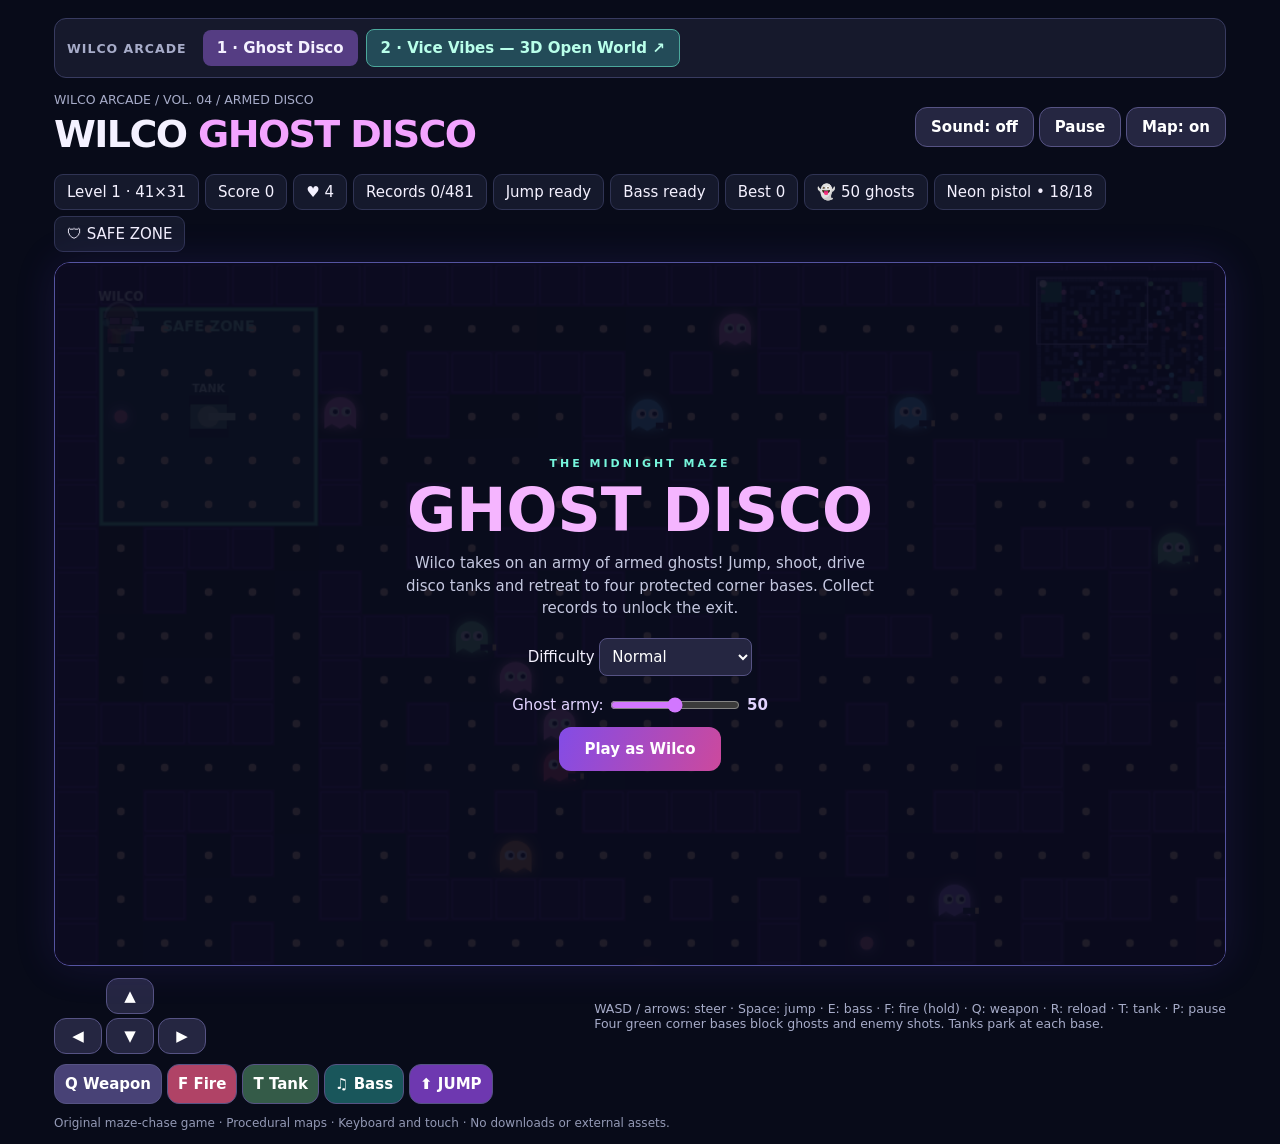
==== index.html @ dd0970f2 "Add two-game arcade navigation without changing Ghost Disco gameplay" ====
<!doctype html>
<html lang="en"><head><meta charset="utf-8"><meta name="viewport" content="width=device-width, initial-scale=1"><title>Wilco • Ghost Disco</title>
<style>
*{box-sizing:border-box}body{margin:0;background:#080b19;color:#f4f1ff;font:15px system-ui,sans-serif;min-height:100dvh}main{max-width:1200px;margin:auto;padding:14px}header{display:flex;justify-content:space-between;align-items:center;gap:10px;flex-wrap:wrap}h1{margin:4px 0 8px;font-size:clamp(24px,4vw,38px);letter-spacing:-1.6px}h1 span{color:#f3a3ff}small,.muted{color:#a7acc9}button{border:1px solid #565384;background:#252641;color:#fff;padding:10px 15px;border-radius:12px;font:inherit;font-weight:650;cursor:pointer;touch-action:none}button:hover{background:#3d3768}button:focus-visible{outline:2px solid #7df8ed}#hud{display:flex;flex-wrap:wrap;gap:6px;margin:10px 0}#hud span{background:#15192c;border:1px solid #303454;border-radius:9px;padding:8px 12px;font-variant-numeric:tabular-nums}#arena{position:relative;border:1px solid #5554a1;border-radius:16px;overflow:hidden;box-shadow:0 0 40px #623acb28;background:#101329}canvas{display:block;width:100%;height:auto;touch-action:none}#overlay{position:absolute;inset:0;background:#090a1de8;display:flex;align-items:center;justify-content:center;padding:16px;text-align:center}#overlay[hidden]{display:none}.panel{max-width:560px}.eyebrow{color:#76f6dc;letter-spacing:3px;font-size:11px;font-weight:800}h2{font-size:clamp(26px,5vw,60px);line-height:1;margin:10px 0;color:#f5b5ff}.panel p{color:#c5c8e0;line-height:1.5;margin:12px auto;max-width:470px}#start{background:linear-gradient(110deg,#834ce6,#cc499d);border:0;padding:13px 25px}#notice{position:absolute;top:12px;left:50%;transform:translateX(-50%);font-weight:800;color:#ffefaf;text-shadow:0 2px 6px #000;pointer-events:none;text-align:center;max-width:65%}#controls{display:flex;justify-content:space-between;align-items:center;gap:10px;margin:12px 0}#pad{display:grid;grid-template-columns:repeat(3,48px);gap:4px}#pad button{padding:8px}#pad button:first-child{grid-column:2}#pad button:nth-child(2){grid-column:1}#jump{background:#6e38b0;padding:14px 20px}#pulse{background:#19565b}#difficulty{margin:6px 0 14px;background:#252641;color:#fff;border:1px solid #565384;border-radius:8px;padding:8px;font:inherit}footer{font-size:12px;color:#9399b5}@media(max-width:600px){main{padding:6px}#controls small{display:none}#hud span{font-size:12px;padding:5px 7px}#overlay .panel p{font-size:12px;margin:6px}#overlay h2{font-size:24px}#overlay .eyebrow{display:none}#difficulty{margin:4px}#start{padding:8px 14px}}#ghostSettings{display:block;margin:5px auto 12px;color:#e2d4ff}#ghostCount{width:130px;accent-color:#d277ff;vertical-align:middle}#fire{background:#b04366}#tank{background:#345b48}#gun{background:#484276}#controls{flex-wrap:wrap}#actions{display:flex;gap:5px;flex-wrap:wrap}#actions button{padding:10px}#ghostSettings[hidden]{display:none}@media(max-width:600px){#ghostSettings{font-size:12px;margin:3px}#ghostCount{width:100px}}</style></head>
<body><main><nav aria-label="Choose a Wilco game" style="display:flex;gap:8px;flex-wrap:wrap;align-items:center;margin:4px 0 12px;padding:10px 12px;border:1px solid #383b60;border-radius:12px;background:#16192c"><small style="font-weight:800;letter-spacing:1px;margin-right:8px">WILCO ARCADE</small><span aria-current="page" style="background:#553d83;padding:9px 14px;border-radius:8px;font-weight:700">1 · Ghost Disco</span><a href="./vice-vibes.html" style="color:#b9ffea;background:#234b58;border:1px solid #4ca89c;text-decoration:none;font-weight:800;padding:9px 14px;border-radius:8px">2 · Vice Vibes — 3D Open World ↗</a></nav><header><div><small>WILCO ARCADE / VOL. 04 / ARMED DISCO</small><h1>WILCO <span>GHOST DISCO</span></h1></div><div><button id="sound">Sound: off</button> <button id="pause">Pause</button> <button id="map">Map: on</button></div></header><div id="hud"><span id="stage"></span><span id="score"></span><span id="health"></span><span id="progress"></span><span id="jumpStatus"></span><span id="pulseStatus"></span><span id="best"></span><span id="ghostHUD"></span><span id="weaponHUD"></span><span id="safeHUD"></span></div>
<div id="arena"><canvas id="game" width="960" height="576" aria-label="Wilco Ghost Disco maze game"></canvas><div id="notice"></div><div id="overlay"><div class="panel"><div class="eyebrow">THE MIDNIGHT MAZE</div><h2 id="title">GHOST DISCO</h2><p id="message">Wilco takes on an army of armed ghosts! Jump, shoot, drive disco tanks and retreat to four protected corner bases. Collect records to unlock the exit.</p><label id="difficultyLabel">Difficulty <select id="difficulty"><option value="chill">Chill</option><option value="normal" selected>Normal</option><option value="wild">Absolute chaos</option></select></label><label id="ghostSettings">Ghost army: <input id="ghostCount" type="range" min="0" max="100" step="1" value="50"> <strong id="ghostValue">50</strong></label><button id="start">Play as Wilco</button></div></div></div>
<div id="controls"><div id="pad"><button data-dir="up" aria-label="Up">▲</button><button data-dir="left" aria-label="Left">◀</button><button data-dir="down" aria-label="Down">▼</button><button data-dir="right" aria-label="Right">▶</button></div><small>WASD / arrows: steer · Space: jump · E: bass · F: fire (hold) · Q: weapon · R: reload · T: tank · P: pause<br>Four green corner bases block ghosts and enemy shots. Tanks park at each base.</small><div id="actions"><button id="gun">Q Weapon</button><button id="fire">F Fire</button><button id="tank">T Tank</button><button id="pulse">♫ Bass</button><button id="jump">⬆ JUMP</button></div></div><footer>Original maze-chase game · Procedural maps · Keyboard and touch · No downloads or external assets.</footer></main>
<script>
'use strict';
const $=id=>document.getElementById(id),c=$('game'),g=c.getContext('2d'),W=c.width,H=c.height,T=36;
const dirs={up:[0,-1],down:[0,1],left:[-1,0],right:[1,0]},dirList=Object.keys(dirs),op={up:'down',down:'up',left:'right',right:'left'};
const rand=(a,b)=>a+Math.random()*(b-a),pick=a=>a[Math.floor(Math.random()*a.length)],clamp=(v,a,b)=>Math.max(a,Math.min(b,v)),dist=(a,b)=>Math.hypot(a.x-b.x,a.y-b.y);
const weapons=[{name:"Neon pistol",mag:18,rate:.28,speed:13,damage:1,spread:0,pellets:1},{name:"Disco repeater",mag:36,rate:.12,speed:15,damage:1,spread:.09,pellets:1},{name:"Rainbow scatter",mag:8,rate:.65,speed:11,damage:1,spread:.32,pellets:5}];
let ghostCount=50,zones=[],tanks=[],shots=[],spawnCells=[],fireHeld=false;
let cols=41,rows=31,maze=[],dots=new Map(),ghosts=[],p,exit,home,level=1,score=0,best=0,lives=4,goal=0,collected=0,state='menu',mode='normal',power=0,combo=0,elapsed=0,noticeTime=0,particles=[],rings=[],camera={x:0,y:0},showMap=true,last=performance.now(),audio=null,muted=true,beat=0,field=[],fieldClock=0,bonusClock=0,bonus=null;
try{best=Number(localStorage.getItem('wilcoMazeBest'))||0}catch{}
const cell=(x,y)=>y*cols+x,at=(x,y)=>x>=0&&y>=0&&x<cols&&y<rows&&maze[y][x]===0;
function safe(x,y){return zones.some(z=>Math.round(x)>=z.x&&Math.round(x)<z.x+z.w&&Math.round(y)>=z.y&&Math.round(y)<z.y+z.h)}
function shuffle(a){for(let i=a.length-1;i>0;i--){let j=Math.floor(Math.random()*(i+1));[a[i],a[j]]=[a[j],a[i]]}return a}
function generate(){
 cols=Math.min(55,41+2*(level-1));rows=Math.min(39,31+2*Math.floor((level-1)/2));maze=Array.from({length:rows},()=>Array(cols).fill(1));
 const stack=[[1,1]];maze[1][1]=0;
 while(stack.length){const [x,y]=stack[stack.length-1],opts=shuffle(dirList.slice()).map(d=>dirs[d]).filter(([dx,dy])=>x+2*dx>0&&x+2*dx<cols-1&&y+2*dy>0&&y+2*dy<rows-1&&maze[y+2*dy][x+2*dx]===1);if(!opts.length){stack.pop();continue}const [dx,dy]=opts[0];maze[y+dy][x+dx]=0;maze[y+2*dy][x+2*dx]=0;stack.push([x+2*dx,y+2*dy])}
 // Open loops so Wilco has escape routes instead of long dead ends.
 let walls=[];for(let y=1;y<rows-1;y++)for(let x=1;x<cols-1;x++)if(maze[y][x]&&((at(x-1,y)&&at(x+1,y))||(at(x,y-1)&&at(x,y+1))))walls.push([x,y]);
 shuffle(walls).slice(0,Math.floor(walls.length*.38)).forEach(([x,y])=>maze[y][x]=0);
 zones=[{x:1,y:1,w:5,h:5},{x:cols-6,y:1,w:5,h:5},{x:1,y:rows-6,w:5,h:5},{x:cols-6,y:rows-6,w:5,h:5}];for(let z of zones)for(let y=z.y;y<z.y+z.h;y++)for(let x=z.x;x<z.x+z.w;x++)maze[y][x]=0;
 tanks=zones.map(z=>({x:z.x+2,y:z.y+2,armor:5,occupied:false}));shots=[];fireHeld=false;
 home={x:1,y:1};exit={x:cols-2,y:rows-2};dots.clear();let free=[];
 for(let y=1;y<rows-1;y++)for(let x=1;x<cols-1;x++)if(at(x,y)&&!(x===1&&y===1)&&!(x===exit.x&&y===exit.y)){free.push({x,y});dots.set(cell(x,y),'dot')}
 // Scatter power stars across the whole map, including near the start.
 const stars=[{x:1,y:3},{x:cols-2,y:1},{x:1,y:rows-2},{x:cols-4,y:rows-4}];
 for(let i=0;i<Math.min(12,7+level);i++)stars.push(pick(free));stars.forEach(s=>{if(at(s.x,s.y)&&dots.has(cell(s.x,s.y)))dots.set(cell(s.x,s.y),'star')});
 goal=Math.min(dots.size,Math.round(dots.size*(mode==='chill'?.45:mode==='wild'?.85:.62)));collected=0;
 p={x:1,y:1,tx:1,ty:1,dir:null,want:null,jump:0,jumpCd:0,inv:1.8,pulseCd:0,leaps:0,weapon:0,ammo:weapons.map(w=>w.mag),fireCd:0,reload:0,tank:null,face:'right'};
 ghosts=[];const count=ghostCount;
 spawnCells=shuffle(free.filter(a=>!safe(a.x,a.y)));const spawn=spawnCells;const colors=['#ff577e','#65d9ff','#f9a355','#c08aff','#80ed9f','#ff91df'];
 for(let i=0;i<count;i++){let a=spawn[i%spawn.length];ghosts.push({x:a.x,y:a.y,tx:a.x,ty:a.y,dir:null,color:colors[i%colors.length],kind:i%3,leaped:false,stun:0,phase:rand(0,6.28),armed:i%3!==2,hp:i%5===0?2:1,fireCd:rand(1,5)})}
 power=combo=0;field=[];fieldClock=0;bonus=null;bonusClock=15;particles=[];rings=[];camera.x=camera.y=0;notice('LEVEL '+level+' • FIND THE EXIT');hud();
}
function note(f,d=.12,type='sine',vol=.04){if(muted||!audio)return;let o=audio.createOscillator(),v=audio.createGain();o.type=type;o.frequency.setValueAtTime(f,audio.currentTime);v.gain.setValueAtTime(vol,audio.currentTime);v.gain.exponentialRampToValueAtTime(.001,audio.currentTime+d);o.connect(v).connect(audio.destination);o.start();o.stop(audio.currentTime+d)}
$('sound').onclick=()=>{muted=!muted;if(!muted)try{audio??=new(window.AudioContext||window.webkitAudioContext)();audio.resume();note(523)}catch{muted=true}$('sound').textContent='Sound: '+(muted?'off':'on')};
$('map').onclick=()=>{showMap=!showMap;$('map').textContent='Map: '+(showMap?'on':'off')};
$('ghostCount').oninput=()=>{$('ghostValue').textContent=$('ghostCount').value};
function notice(s){$('notice').textContent=s;noticeTime=3}
function hud(){$('ghostHUD').textContent='👻 '+ghosts.length+' ghosts';$('weaponHUD').textContent=p.tank?'TANK • armor '+p.tank.armor:weapons[p.weapon].name+' • '+(p.reload>0?'Reloading':p.ammo[p.weapon]+'/'+weapons[p.weapon].mag);$('safeHUD').textContent=safe(p.x,p.y)?'🛡 SAFE ZONE':'⚠ Combat zone';$('stage').textContent='Level '+level+' · '+cols+'×'+rows;$('score').textContent='Score '+score;$('health').textContent='♥ '+lives;$('progress').textContent=collected>=goal?'EXIT OPEN!':'Records '+collected+'/'+goal;$('jumpStatus').textContent=p&&p.jumpCd>0?'Jump '+p.jumpCd.toFixed(1)+'s':'Jump ready';$('pulseStatus').textContent=power>0?'Rainbow '+power.toFixed(1)+'s':p&&p.pulseCd>0?'Bass '+p.pulseCd.toFixed(1)+'s':'Bass ready';$('best').textContent='Best '+Math.max(best,score)}
function save(){best=Math.max(best,score);try{localStorage.setItem('wilcoMazeBest',best)}catch{}}
function screen(title,msg,button,diff=false){$('title').textContent=title;$('message').textContent=msg;$('start').textContent=button;$('difficultyLabel').hidden=!diff;$('ghostSettings').hidden=!diff;$('overlay').hidden=false}
function start(){mode=$('difficulty').value;ghostCount=clamp(Number($('ghostCount').value)||0,0,100);level=1;score=0;lives=mode==='chill'?5:mode==='wild'?3:4;elapsed=0;generate();state='play';$('overlay').hidden=true;$('pause').textContent='Pause'}
function pause(){if(state==='play'){fireHeld=false;state='pause';screen('PARTY PAUSED','Wilco and the ghosts are taking a break.','Resume');$('pause').textContent='Resume'}else if(state==='pause'){state='play';$('overlay').hidden=true;$('pause').textContent='Pause'}}
$('pause').onclick=pause;$('start').onclick=()=>{if(state==='pause')pause();else if(state==='clear'){level++;generate();state='play';$('overlay').hidden=true}else start()};
function jump(){if(state!=='play'||p.jumpCd>0||p.tank)return;p.jump=.76;p.jumpCd=1.6;p.leaps=0;note(660,.15,'triangle');burst(p.x,p.y,'#f9a6ff',10)}
function pulse(){if(state!=='play'||p.pulseCd>0)return;p.pulseCd=9;rings.push({x:p.x,y:p.y,life:.6});let n=0;for(let a of ghosts)if(dist(a,p)<3.5){a.stun=3;n++;burst(a.x,a.y,a.color,12)}score+=n*25;notice(n?'BASS BLAST! '+n+' ghosts stunned':'BASS BLAST!');note(85,.35,'sawtooth',.06)}
$('jump').onpointerdown=jump;$('pulse').onpointerdown=pulse;
function cycleGun(){if(state!=='play'||p.tank)return;p.weapon=(p.weapon+1)%weapons.length;p.reload=0;notice(weapons[p.weapon].name);hud()}
function reload(){if(state==='play'&&!p.tank&&p.ammo[p.weapon]<weapons[p.weapon].mag&&p.reload<=0)p.reload=.85}
function toggleTank(){if(state!=='play')return;if(p.tank){let t=p.tank;t.occupied=false;t.x=p.x;t.y=p.y;p.tank=null;notice('Wilco exited the tank');return}let t=tanks.find(t=>!t.occupied&&t.armor>0&&dist(t,p)<1.5);if(!t){notice('Approach a tank to enter');return}t.occupied=true;p.tank=t;p.jump=0;notice('TANK ONLINE!');}
function shot(x,y,angle,speed,enemy,damage,shell=false){if(shots.length>=450)return;shots.push({x,y,vx:Math.cos(angle)*speed,vy:Math.sin(angle)*speed,enemy,damage,shell,life:enemy?1.9:1.2})}
function fire(){if(state!=='play'||p.fireCd>0||p.reload>0)return;let d=dirs[p.dir||p.want||p.face]||dirs.right,angle=Math.atan2(d[1],d[0]);if(p.tank){p.fireCd=.65;shot(p.x,p.y,angle,14,false,3,true);note(85,.22,'sawtooth',.05);return}let w=weapons[p.weapon];if(p.ammo[p.weapon]<=0){reload();return}p.ammo[p.weapon]--;p.fireCd=w.rate;for(let i=0;i<w.pellets;i++)shot(p.x,p.y,angle+(w.pellets>1?(i/(w.pellets-1)-.5)*w.spread*2:rand(-w.spread,w.spread)),w.speed,false,w.damage);note(210,.07,'square',.024)}
$('gun').onclick=cycleGun;$('tank').onclick=toggleTank;$('fire').onpointerdown=e=>{e.preventDefault();$('fire').setPointerCapture(e.pointerId);fireHeld=true;fire()};$('fire').onpointerup=$('fire').onpointercancel=$('fire').onlostpointercapture=()=>fireHeld=false;
function clearLine(a,b){let n=Math.ceil(dist(a,b)*4);for(let i=1;i<=n;i++){let f=i/n,x=Math.round(a.x+(b.x-a.x)*f),y=Math.round(a.y+(b.y-a.y)*f);if(!at(x,y)||safe(x,y))return false}return true}
function ghostFire(a,dt){a.fireCd-=dt;if(!a.armed||a.stun>0||power>0||a.fireCd>0||safe(p.x,p.y)||dist(a,p)>7||!clearLine(a,p))return;a.fireCd=rand(2.4,4.6)*(mode==='wild'?.75:mode==='chill'?1.5:1);shot(a.x,a.y,Math.atan2(p.y-a.y,p.x-a.x),mode==='wild'?8:6,true,1)}
function hitGhost(a,damage){a.hp-=damage;if(a.hp<=0){score+=a.armed?175:125;burst(a.x,a.y,a.color,18);respawnGhost(a)}else a.stun=.45}
function updateShots(dt){for(let i=shots.length-1;i>=0;i--){let s=shots[i];s.life-=dt;let steps=Math.max(1,Math.ceil(Math.hypot(s.vx,s.vy)*dt/.15)),dead=s.life<=0;for(let j=0;j<steps&&!dead;j++){s.x+=s.vx*dt/steps;s.y+=s.vy*dt/steps;if(!at(Math.round(s.x),Math.round(s.y))||(s.enemy&&safe(s.x,s.y))){dead=true;break}if(s.enemy){if(dist(s,p)<.48&&p.jump<=0&&!safe(p.x,p.y)){hurt();dead=true}}else{let a=ghosts.find(a=>dist(a,s)<.48&&a.stun<1.2);if(a){if(s.shell){for(let b of ghosts)if(dist(b,s)<1.65)hitGhost(b,s.damage);burst(s.x,s.y,'#ffb86f',30)}else hitGhost(a,s.damage);dead=true}}if(state!=='play'){dead=true;break}}if(dead)shots.splice(i,1);if(state!=='play')return}}

function steer(d){if(state==='play')p.want=d}
const keyDirs={w:'up',a:'left',s:'down',d:'right',arrowup:'up',arrowleft:'left',arrowdown:'down',arrowright:'right'};
window.addEventListener('keydown',e=>{let k=e.key.toLowerCase();if(keyDirs[k]||[' ','e','p','f','q','r','t'].includes(k)){e.preventDefault();if(keyDirs[k])steer(keyDirs[k]);else if(k==='f'){if(state==='play'){fireHeld=true;fire()}}else if(!e.repeat){if(k===' ')jump();if(k==='e')pulse();if(k==='p')pause();if(k==='q')cycleGun();if(k==='r')reload();if(k==='t')toggleTank()}}});
window.addEventListener('keyup',e=>{if(e.key.toLowerCase()==='f')fireHeld=false});
window.addEventListener('blur',()=>{fireHeld=false;if(state==='play')pause()});
document.querySelectorAll('[data-dir]').forEach(b=>b.onpointerdown=e=>{e.preventDefault();steer(b.dataset.dir)});
let swipe=null;c.onpointerdown=e=>{swipe={x:e.clientX,y:e.clientY};c.setPointerCapture(e.pointerId)};c.onpointerup=e=>{if(!swipe)return;let dx=e.clientX-swipe.x,dy=e.clientY-swipe.y;swipe=null;if(Math.hypot(dx,dy)<12){jump();return}steer(Math.abs(dx)>Math.abs(dy)?dx>0?'right':'left':dy>0?'down':'up')};c.onpointercancel=()=>swipe=null;
function allowed(a,d){if(!d)return false;let [dx,dy]=dirs[d];let x=Math.round(a.x)+dx,y=Math.round(a.y)+dy;return at(x,y)&&(a===p||!safe(x,y))}
function route(){field=new Int32Array(cols*rows).fill(-1);let x=Math.round(p.x),y=Math.round(p.y);if(safe(x,y)){let outside=spawnCells.reduce((best,a)=>dist(a,p)<dist(best,p)?a:best,spawnCells[0]);x=outside.x;y=outside.y}let q=[cell(x,y)];field[q[0]]=0;for(let i=0;i<q.length;i++){let v=q[i],xx=v%cols,yy=Math.floor(v/cols);for(let d of dirList){let [dx,dy]=dirs[d],nx=xx+dx,ny=yy+dy,k=cell(nx,ny);if(at(nx,ny)&&!safe(nx,ny)&&field[k]===-1){field[k]=field[v]+1;q.push(k)}}}}
function ghostDir(a){let opts=dirList.filter(d=>allowed(a,d));if(opts.length>1)opts=opts.filter(d=>d!==op[a.dir]);if(!opts.length)return null;let cost=d=>{let [dx,dy]=dirs[d],x=Math.round(a.x)+dx,y=Math.round(a.y)+dy,dd=field[cell(x,y)];return dd<0?9999:dd};if(Math.random()<(a.kind===2?.48:a.kind===1?.20:.07))return pick(opts);opts.sort((a,b)=>power>0?cost(b)-cost(a):cost(a)-cost(b));return opts[0]}
function advance(a,s,dt,choose){let budget=s*dt,guard=0;while(budget>.00001&&guard++<8){let dx=a.tx-a.x,dy=a.ty-a.y,d=Math.hypot(dx,dy);if(d<.00001){a.x=a.tx;a.y=a.ty;let next=choose(a);if(!next)break;a.dir=next;let v=dirs[next];a.tx=a.x+v[0];a.ty=a.y+v[1];continue}let step=Math.min(budget,d);a.x+=dx/d*step;a.y+=dy/d*step;budget-=step}}
function playerDir(a){if(allowed(a,a.want))return a.want;if(allowed(a,a.dir))return a.dir;return null}
function burst(x,y,color,n=12){for(let i=0;i<n;i++)particles.push({x,y,vx:rand(-3,3),vy:rand(-3,3),life:rand(.2,.55),color})}
function respawnGhost(a){let far=spawnCells.filter(b=>dist(b,p)>10);let b=pick(far.length?far:spawnCells);a.hp=a.kind===0?2:1;a.fireCd=rand(2,5);a.x=a.tx=b.x;a.y=a.ty=b.y;a.dir=null;a.stun=1.6;a.leaped=false}
function hurt(){if(p.inv>0||safe(p.x,p.y))return;if(p.tank){p.tank.armor--;p.inv=.55;burst(p.x,p.y,'#ffc27a',12);if(p.tank.armor<=0){let t=p.tank;t.occupied=false;t.x=p.x;t.y=p.y;p.tank=null;notice('Tank destroyed! Wilco escaped!')}return}lives--;combo=0;note(110,.4,'sawtooth',.045);if(lives<=0){save();state='over';screen('DISCO OVER','Wilco scored '+score.toLocaleString()+' points and reached level '+level+'. Ready for another night?','Play again',true);return}p.x=p.tx=home.x;p.y=p.ty=home.y;p.dir=p.want=null;p.inv=3;p.jump=0;p.jumpCd=0;notice('Wilco lost a life!')}
function update(dt){elapsed+=dt;beat+=dt;if(beat>.45){beat-=.45;note(65,.13,'triangle',.035);if(Math.floor(elapsed/.45)%2)note(290,.055,'square',.009)}if(noticeTime>0&&(noticeTime-=dt)<=0)$('notice').textContent='';power=Math.max(0,power-dt);if(!power)combo=0;p.jump=Math.max(0,p.jump-dt);p.jumpCd=Math.max(0,p.jumpCd-dt);p.inv=Math.max(0,p.inv-dt);p.pulseCd=Math.max(0,p.pulseCd-dt);p.fireCd=Math.max(0,p.fireCd-dt);if(p.reload>0){p.reload=Math.max(0,p.reload-dt);if(!p.reload)p.ammo[p.weapon]=weapons[p.weapon].mag}if(safe(p.x,p.y)){p.ammo=weapons.map(w=>w.mag);p.reload=0;if(p.tank)p.tank.armor=5}if(fireHeld)fire();
 // Immediate reverse is possible even between tile centers.
 if(p.want&&p.dir&&p.want===op[p.dir]&&dist(p,{x:p.tx,y:p.ty})>.001){let d=dirs[p.dir];p.tx-=d[0];p.ty-=d[1];p.dir=p.want}
 advance(p,p.tank?4.5:p.jump>0?7.1:5.65,dt,playerDir);if(p.dir)p.face=p.dir;if(p.tank){p.tank.x=p.x;p.tank.y=p.y}
 let x=Math.round(p.x),y=Math.round(p.y),k=cell(x,y),d=dots.get(k);
 if(d&&Math.hypot(x-p.x,y-p.y)<.38){dots.delete(k);collected++;score+=d==='star'?100:10;if(d==='star'){power=10;combo=0;notice('RAINBOW POWER! Chase the ghosts!');note(880,.24,'triangle');burst(x,y,'#ffd76b',20)}else if(collected%3===0)note(340+(collected%8)*25,.055,'sine',.018);if(collected===goal){notice('EXIT UNLOCKED! Follow the minimap');note(1046,.45,'triangle')}}
 if(collected>=goal&&dist(p,exit)<.5){score+=500+level*100;save();state='clear';screen('LEVEL '+level+' CLEARED!','Wilco escaped the maze! The next disco is even bigger. +'+(500+level*100)+' bonus points.','Next level');hud();return}
 fieldClock-=dt;if(fieldClock<=0){route();fieldClock=.18}
 for(let a of ghosts){a.stun=Math.max(0,a.stun-dt);let s=(mode==='chill'?2.8:mode==='wild'?4.5:3.55)+Math.min(1.7,(level-1)*.18)+(a.kind===1?.35:0);if(power>0)s*=.72;if(a.stun<=0)advance(a,s,dt,ghostDir);ghostFire(a,dt);let close=dist(a,p);
 if(close>.85)a.leaped=false;
 if(close<.60&&a.stun<=0){if(power>0){combo++;score+=200*Math.min(4,combo);burst(a.x,a.y,a.color,20);respawnGhost(a);note(780,.16,'square',.035)}else if(p.jump>0){if(!a.leaped){a.leaped=true;p.leaps++;score+=75+25*(p.leaps-1);notice('GHOST JUMP! +'+(75+25*(p.leaps-1)));burst(a.x,a.y,'#f5adff',12);note(720,.09,'triangle')}}else{hurt();if(state==='over')break}}
 }
 if(state!=='play'){hud();return}updateShots(dt);if(state!=='play'){hud();return}
 bonusClock-=dt;if(!bonus&&bonusClock<=0){let spots=[...dots.keys()];if(spots.length){let k=pick(spots);bonus={x:k%cols,y:Math.floor(k/cols),life:18};notice('A disco cocktail bonus appeared!')}bonusClock=24}
 if(bonus){bonus.life-=dt;if(dist(p,bonus)<.65){score+=350;lives=Math.min(6,lives+1);burst(bonus.x,bonus.y,'#72ffcf',20);bonus=null;notice('BONUS! +350 and extra life')}else if(bonus.life<=0)bonus=null}
 particles=particles.filter(q=>{q.x+=q.vx*dt;q.y+=q.vy*dt;q.life-=dt;return q.life>0});rings=rings.filter(q=>(q.life-=dt)>0);hud()
}
function circ(x,y,r,color){g.fillStyle=color;g.beginPath();g.arc(x,y,r,0,Math.PI*2);g.fill()}
function drawGhost(a,now){let x=(a.x+.5)*T,y=(a.y+.5)*T+Math.sin(now*.009+a.phase)*2,fr=power>0,clr=a.stun>0?'#8c91ac':fr?'#524ae9':a.color;g.save();g.translate(x,y);g.shadowBlur=10;g.shadowColor=clr;g.fillStyle=clr;g.beginPath();g.moveTo(-13,12);g.lineTo(-13,-1);g.arc(0,-1,13,Math.PI,0);g.lineTo(13,12);g.lineTo(7,8);g.lineTo(0,12);g.lineTo(-7,8);g.closePath();g.fill();g.shadowBlur=0;for(let side of [-1,1]){circ(side*5,-2,4,'#fff');circ(side*5+1,-2,2,'#17162e')}if(a.armed){g.fillStyle='#25283d';g.fillRect(7,5,12,5);g.fillStyle='#ffce85';g.fillRect(17,5,3,5)}if(a.stun>0){g.fillStyle='#ffe78a';g.font='bold 10px system-ui';g.textAlign='center';g.fillText('✦',0,-17)}g.restore()}
function drawTank(t){let x=(t.x+.5)*T,y=(t.y+.5)*T;g.save();g.translate(x,y);let d=t.occupied?(dirs[p.face]||dirs.right):dirs.right;g.rotate(Math.atan2(d[1],d[0]));g.fillStyle='#152c29';g.fillRect(-16,-17,32,9);g.fillRect(-16,8,32,9);g.fillStyle=t.armor>0?'#589b75':'#555765';g.fillRect(-15,-10,30,20);circ(0,0,9,'#a8d2a3');g.fillStyle='#c0efbe';g.fillRect(0,-3,22,6);if(t.occupied)circ(-4,0,5,'#f6a7da');g.restore();g.fillStyle='#d4ffe5';g.textAlign='center';g.font='bold 9px system-ui';g.fillText(t.occupied?'WILCO':t.armor>0?'TANK':'WRECK',x,y-20)}
function drawWilco(now){if(p.tank)return;let x=(p.x+.5)*T,y=(p.y+.5)*T,alt=p.jump>0?Math.sin(Math.PI*p.jump/.76)*25:0;g.save();g.translate(x,y);g.fillStyle='#0008';g.beginPath();g.ellipse(0,9,12-alt*.15,5,0,0,7);g.fill();g.translate(0,-alt);if(p.inv>0&&Math.floor(now/90)%2)g.globalAlpha=.48;if(power>0){g.strokeStyle='hsl('+now*.18%360+',95%,70%)';g.lineWidth=3;g.beginPath();g.arc(0,0,20,0,7);g.stroke()}
 // Pride-themed fictional disco hero with headphones, sunglasses and rainbow jacket.
 g.fillStyle='#17102b';g.fillRect(-8,8,6,10);g.fillRect(2,8,6,10);g.fillStyle='#fff';g.fillRect(-10,15,8,4);g.fillRect(2,15,8,4);
 const rainbow=['#fc557b','#ffad5b','#ffe475','#5be5aa','#659bff','#bf7bff'];for(let i=0;i<6;i++){g.fillStyle=rainbow[i];g.fillRect(-11+i*22/6,0,22/6+.3,12)}circ(0,-7,12,'#dca783');g.fillStyle='#56382f';g.beginPath();g.arc(0,-9,12,Math.PI,Math.PI*2);g.fill();g.fillStyle='#171326';g.fillRect(-10,-10,20,7);g.fillStyle='#fa80e9';g.fillRect(-9,-9,8,5);g.fillRect(1,-9,8,5);g.strokeStyle='#fff';g.lineWidth=2;g.beginPath();g.arc(0,-9,13,Math.PI,Math.PI*2);g.stroke();circ(-12,-5,3,'#75f9dd');circ(12,-5,3,'#75f9dd');g.strokeStyle='#77413d';g.beginPath();g.arc(0,-2,4,0,Math.PI);g.stroke();g.globalAlpha=1;g.textAlign='center';g.font='bold 10px system-ui';g.fillStyle='#fff';g.fillText('WILCO',0,-23);let d=dirs[p.face]||dirs.right;g.strokeStyle='#e8ebff';g.lineWidth=4;g.beginPath();g.moveTo(d[0]*8,d[1]*8);g.lineTo(d[0]*19,d[1]*19);g.stroke();g.restore()}
function minimap(){if(!showMap)return;let s=3.4,mw=cols*s,mh=rows*s,ox=W-mw-15,oy=12;g.fillStyle='#080a19ed';g.fillRect(ox-6,oy-6,mw+12,mh+12);g.fillStyle='#363967';for(let y=0;y<rows;y++)for(let x=0;x<cols;x++)if(maze[y][x])g.fillRect(ox+x*s,oy+y*s,s,s);for(let z of zones){g.fillStyle='#268d65';g.fillRect(ox+z.x*s,oy+z.y*s,z.w*s,z.h*s)}g.fillStyle='#7a779b';for(let [k,v] of dots)if(v==='star')g.fillRect(ox+(k%cols)*s,oy+Math.floor(k/cols)*s,s,s);g.fillStyle=collected>=goal?'#77ffd1':'#f5c27d';g.fillRect(ox+exit.x*s-1,oy+exit.y*s-1,s+2,s+2);for(let a of ghosts)circ(ox+(a.x+.5)*s,oy+(a.y+.5)*s,2.2,a.color);circ(ox+(p.x+.5)*s,oy+(p.y+.5)*s,3,'#fff');g.strokeStyle='#b7a5ee';g.lineWidth=.8;g.strokeRect(ox+camera.x/T*s,oy+camera.y/T*s,W/T*s,H/T*s)}
function draw(now){let desiredX=clamp((p.x+.5)*T-W/2,0,Math.max(0,cols*T-W)),desiredY=clamp((p.y+.5)*T-H/2,0,Math.max(0,rows*T-H));camera.x+=(desiredX-camera.x)*.16;camera.y+=(desiredY-camera.y)*.16;g.fillStyle='#080b19';g.fillRect(0,0,W,H);g.save();g.translate(-camera.x,-camera.y);
 let x0=Math.max(0,Math.floor(camera.x/T)-1),y0=Math.max(0,Math.floor(camera.y/T)-1),x1=Math.min(cols,Math.ceil((camera.x+W)/T)+1),y1=Math.min(rows,Math.ceil((camera.y+H)/T)+1);let hue=(level*36+now*.006)%360;
 for(let y=y0;y<y1;y++)for(let x=x0;x<x1;x++){let xx=x*T,yy=y*T;if(maze[y][x]){g.fillStyle='hsl('+((hue+220)%360)+',45%,18%)';g.fillRect(xx,yy,T,T);g.strokeStyle='hsl('+((hue+220)%360)+',62%,35%)';g.lineWidth=1;g.strokeRect(xx+2,yy+2,T-4,T-4)}else{g.fillStyle=safe(x,y)?'#143e35':'hsl('+((x*5+y*7+now*.022)%360)+',35%,9%)';g.fillRect(xx,yy,T,T);let d=dots.get(cell(x,y));if(d==='dot')circ(xx+T/2,yy+T/2,3.2,'#ffd9a1');if(d==='star'){let rr=7+Math.sin(now*.007)*1.5;g.shadowBlur=12;g.shadowColor='#e8acff';circ(xx+T/2,yy+T/2,rr,'hsl('+now*.14%360+',90%,74%)');g.shadowBlur=0}}}
 for(let z of zones){g.strokeStyle='#58e9a0';g.lineWidth=3;g.strokeRect(z.x*T+2,z.y*T+2,z.w*T-4,z.h*T-4);g.fillStyle='#9bffd0';g.textAlign='center';g.font='bold 12px system-ui';g.fillText('SAFE ZONE',(z.x+2.5)*T,(z.y+.55)*T)}
 let ex=(exit.x+.5)*T,ey=(exit.y+.5)*T;g.strokeStyle=collected>=goal?'#65ffd1':'#8d657f';g.lineWidth=3;g.strokeRect(ex-13,ey-13,26,26);g.fillStyle=collected>=goal?'#65ffd1':'#d7a6c9';g.font='bold 10px system-ui';g.textAlign='center';g.fillText(collected>=goal?'EXIT':'LOCK',ex,ey+4);
 if(bonus){g.font='23px system-ui';g.textAlign='center';g.fillText('🍹',(bonus.x+.5)*T,(bonus.y+.5)*T+8)}
 for(let a of ghosts)drawGhost(a,now);for(let t of tanks)drawTank(t);drawWilco(now);for(let s of shots){circ((s.x+.5)*T,(s.y+.5)*T,s.shell?7:3,s.enemy?'#ff5a78':s.shell?'#ffd38b':'#91faff')}
 for(let q of particles){g.globalAlpha=Math.min(1,q.life*3);circ((q.x+.5)*T,(q.y+.5)*T,2.8,q.color)}g.globalAlpha=1;
 for(let q of rings){g.strokeStyle='rgba(117,255,228,'+q.life/.6+')';g.lineWidth=4;g.beginPath();g.arc((q.x+.5)*T,(q.y+.5)*T,(1-q.life/.6)*3.5*T,0,7);g.stroke()}g.restore();minimap();
}
function loop(now){let dt=clamp((now-last)/1000,0,.04);last=now;if(state==='play')update(dt);draw(now);requestAnimationFrame(loop)}
generate();$('notice').textContent='';requestAnimationFrame(loop);
</script></body></html>
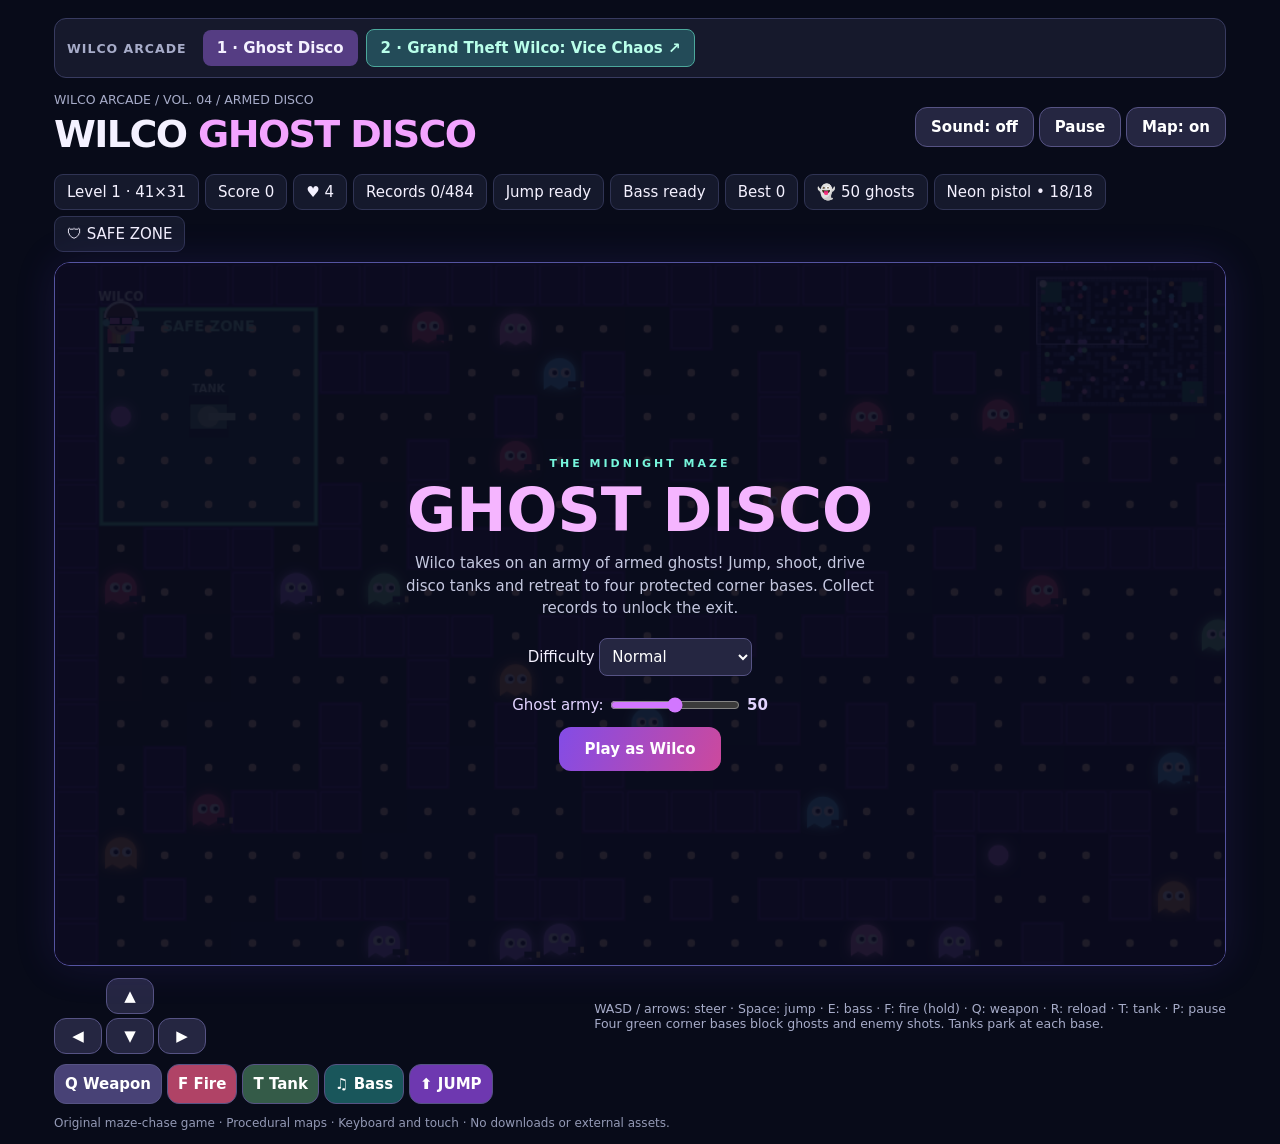
==== commit 391e8bcd: "Rename second arcade game to Grand Theft Wilco: Vice Chaos" ====
--- a/index.html
+++ b/index.html
@@ -2,7 +2,7 @@
 <html lang="en"><head><meta charset="utf-8"><meta name="viewport" content="width=device-width, initial-scale=1"><title>Wilco • Ghost Disco</title>
 <style>
 *{box-sizing:border-box}body{margin:0;background:#080b19;color:#f4f1ff;font:15px system-ui,sans-serif;min-height:100dvh}main{max-width:1200px;margin:auto;padding:14px}header{display:flex;justify-content:space-between;align-items:center;gap:10px;flex-wrap:wrap}h1{margin:4px 0 8px;font-size:clamp(24px,4vw,38px);letter-spacing:-1.6px}h1 span{color:#f3a3ff}small,.muted{color:#a7acc9}button{border:1px solid #565384;background:#252641;color:#fff;padding:10px 15px;border-radius:12px;font:inherit;font-weight:650;cursor:pointer;touch-action:none}button:hover{background:#3d3768}button:focus-visible{outline:2px solid #7df8ed}#hud{display:flex;flex-wrap:wrap;gap:6px;margin:10px 0}#hud span{background:#15192c;border:1px solid #303454;border-radius:9px;padding:8px 12px;font-variant-numeric:tabular-nums}#arena{position:relative;border:1px solid #5554a1;border-radius:16px;overflow:hidden;box-shadow:0 0 40px #623acb28;background:#101329}canvas{display:block;width:100%;height:auto;touch-action:none}#overlay{position:absolute;inset:0;background:#090a1de8;display:flex;align-items:center;justify-content:center;padding:16px;text-align:center}#overlay[hidden]{display:none}.panel{max-width:560px}.eyebrow{color:#76f6dc;letter-spacing:3px;font-size:11px;font-weight:800}h2{font-size:clamp(26px,5vw,60px);line-height:1;margin:10px 0;color:#f5b5ff}.panel p{color:#c5c8e0;line-height:1.5;margin:12px auto;max-width:470px}#start{background:linear-gradient(110deg,#834ce6,#cc499d);border:0;padding:13px 25px}#notice{position:absolute;top:12px;left:50%;transform:translateX(-50%);font-weight:800;color:#ffefaf;text-shadow:0 2px 6px #000;pointer-events:none;text-align:center;max-width:65%}#controls{display:flex;justify-content:space-between;align-items:center;gap:10px;margin:12px 0}#pad{display:grid;grid-template-columns:repeat(3,48px);gap:4px}#pad button{padding:8px}#pad button:first-child{grid-column:2}#pad button:nth-child(2){grid-column:1}#jump{background:#6e38b0;padding:14px 20px}#pulse{background:#19565b}#difficulty{margin:6px 0 14px;background:#252641;color:#fff;border:1px solid #565384;border-radius:8px;padding:8px;font:inherit}footer{font-size:12px;color:#9399b5}@media(max-width:600px){main{padding:6px}#controls small{display:none}#hud span{font-size:12px;padding:5px 7px}#overlay .panel p{font-size:12px;margin:6px}#overlay h2{font-size:24px}#overlay .eyebrow{display:none}#difficulty{margin:4px}#start{padding:8px 14px}}#ghostSettings{display:block;margin:5px auto 12px;color:#e2d4ff}#ghostCount{width:130px;accent-color:#d277ff;vertical-align:middle}#fire{background:#b04366}#tank{background:#345b48}#gun{background:#484276}#controls{flex-wrap:wrap}#actions{display:flex;gap:5px;flex-wrap:wrap}#actions button{padding:10px}#ghostSettings[hidden]{display:none}@media(max-width:600px){#ghostSettings{font-size:12px;margin:3px}#ghostCount{width:100px}}</style></head>
-<body><main><nav aria-label="Choose a Wilco game" style="display:flex;gap:8px;flex-wrap:wrap;align-items:center;margin:4px 0 12px;padding:10px 12px;border:1px solid #383b60;border-radius:12px;background:#16192c"><small style="font-weight:800;letter-spacing:1px;margin-right:8px">WILCO ARCADE</small><span aria-current="page" style="background:#553d83;padding:9px 14px;border-radius:8px;font-weight:700">1 · Ghost Disco</span><a href="./vice-vibes.html" style="color:#b9ffea;background:#234b58;border:1px solid #4ca89c;text-decoration:none;font-weight:800;padding:9px 14px;border-radius:8px">2 · Vice Vibes — 3D Open World ↗</a></nav><header><div><small>WILCO ARCADE / VOL. 04 / ARMED DISCO</small><h1>WILCO <span>GHOST DISCO</span></h1></div><div><button id="sound">Sound: off</button> <button id="pause">Pause</button> <button id="map">Map: on</button></div></header><div id="hud"><span id="stage"></span><span id="score"></span><span id="health"></span><span id="progress"></span><span id="jumpStatus"></span><span id="pulseStatus"></span><span id="best"></span><span id="ghostHUD"></span><span id="weaponHUD"></span><span id="safeHUD"></span></div>
+<body><main><nav aria-label="Choose a Wilco game" style="display:flex;gap:8px;flex-wrap:wrap;align-items:center;margin:4px 0 12px;padding:10px 12px;border:1px solid #383b60;border-radius:12px;background:#16192c"><small style="font-weight:800;letter-spacing:1px;margin-right:8px">WILCO ARCADE</small><span aria-current="page" style="background:#553d83;padding:9px 14px;border-radius:8px;font-weight:700">1 · Ghost Disco</span><a href="./vice-vibes.html" style="color:#b9ffea;background:#234b58;border:1px solid #4ca89c;text-decoration:none;font-weight:800;padding:9px 14px;border-radius:8px">2 · Grand Theft Wilco: Vice Chaos ↗</a></nav><header><div><small>WILCO ARCADE / VOL. 04 / ARMED DISCO</small><h1>WILCO <span>GHOST DISCO</span></h1></div><div><button id="sound">Sound: off</button> <button id="pause">Pause</button> <button id="map">Map: on</button></div></header><div id="hud"><span id="stage"></span><span id="score"></span><span id="health"></span><span id="progress"></span><span id="jumpStatus"></span><span id="pulseStatus"></span><span id="best"></span><span id="ghostHUD"></span><span id="weaponHUD"></span><span id="safeHUD"></span></div>
 <div id="arena"><canvas id="game" width="960" height="576" aria-label="Wilco Ghost Disco maze game"></canvas><div id="notice"></div><div id="overlay"><div class="panel"><div class="eyebrow">THE MIDNIGHT MAZE</div><h2 id="title">GHOST DISCO</h2><p id="message">Wilco takes on an army of armed ghosts! Jump, shoot, drive disco tanks and retreat to four protected corner bases. Collect records to unlock the exit.</p><label id="difficultyLabel">Difficulty <select id="difficulty"><option value="chill">Chill</option><option value="normal" selected>Normal</option><option value="wild">Absolute chaos</option></select></label><label id="ghostSettings">Ghost army: <input id="ghostCount" type="range" min="0" max="100" step="1" value="50"> <strong id="ghostValue">50</strong></label><button id="start">Play as Wilco</button></div></div></div>
 <div id="controls"><div id="pad"><button data-dir="up" aria-label="Up">▲</button><button data-dir="left" aria-label="Left">◀</button><button data-dir="down" aria-label="Down">▼</button><button data-dir="right" aria-label="Right">▶</button></div><small>WASD / arrows: steer · Space: jump · E: bass · F: fire (hold) · Q: weapon · R: reload · T: tank · P: pause<br>Four green corner bases block ghosts and enemy shots. Tanks park at each base.</small><div id="actions"><button id="gun">Q Weapon</button><button id="fire">F Fire</button><button id="tank">T Tank</button><button id="pulse">♫ Bass</button><button id="jump">⬆ JUMP</button></div></div><footer>Original maze-chase game · Procedural maps · Keyboard and touch · No downloads or external assets.</footer></main>
 <script>
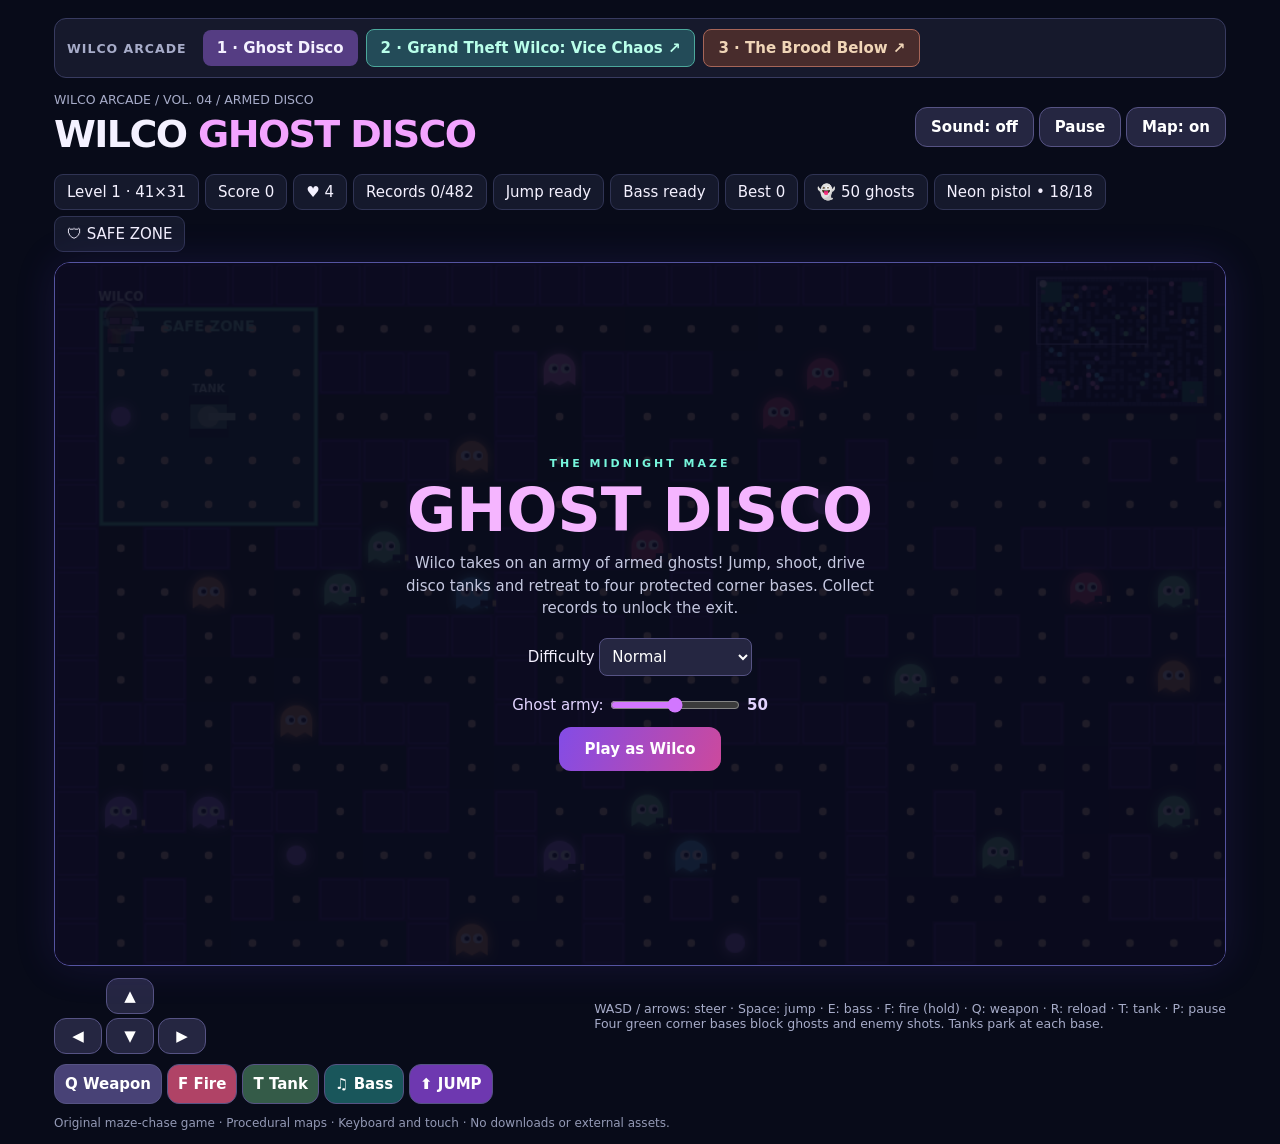
==== commit 35ec2204: "Add third arcade game option: The Brood Below" ====
--- a/index.html
+++ b/index.html
@@ -2,7 +2,7 @@
 <html lang="en"><head><meta charset="utf-8"><meta name="viewport" content="width=device-width, initial-scale=1"><title>Wilco • Ghost Disco</title>
 <style>
 *{box-sizing:border-box}body{margin:0;background:#080b19;color:#f4f1ff;font:15px system-ui,sans-serif;min-height:100dvh}main{max-width:1200px;margin:auto;padding:14px}header{display:flex;justify-content:space-between;align-items:center;gap:10px;flex-wrap:wrap}h1{margin:4px 0 8px;font-size:clamp(24px,4vw,38px);letter-spacing:-1.6px}h1 span{color:#f3a3ff}small,.muted{color:#a7acc9}button{border:1px solid #565384;background:#252641;color:#fff;padding:10px 15px;border-radius:12px;font:inherit;font-weight:650;cursor:pointer;touch-action:none}button:hover{background:#3d3768}button:focus-visible{outline:2px solid #7df8ed}#hud{display:flex;flex-wrap:wrap;gap:6px;margin:10px 0}#hud span{background:#15192c;border:1px solid #303454;border-radius:9px;padding:8px 12px;font-variant-numeric:tabular-nums}#arena{position:relative;border:1px solid #5554a1;border-radius:16px;overflow:hidden;box-shadow:0 0 40px #623acb28;background:#101329}canvas{display:block;width:100%;height:auto;touch-action:none}#overlay{position:absolute;inset:0;background:#090a1de8;display:flex;align-items:center;justify-content:center;padding:16px;text-align:center}#overlay[hidden]{display:none}.panel{max-width:560px}.eyebrow{color:#76f6dc;letter-spacing:3px;font-size:11px;font-weight:800}h2{font-size:clamp(26px,5vw,60px);line-height:1;margin:10px 0;color:#f5b5ff}.panel p{color:#c5c8e0;line-height:1.5;margin:12px auto;max-width:470px}#start{background:linear-gradient(110deg,#834ce6,#cc499d);border:0;padding:13px 25px}#notice{position:absolute;top:12px;left:50%;transform:translateX(-50%);font-weight:800;color:#ffefaf;text-shadow:0 2px 6px #000;pointer-events:none;text-align:center;max-width:65%}#controls{display:flex;justify-content:space-between;align-items:center;gap:10px;margin:12px 0}#pad{display:grid;grid-template-columns:repeat(3,48px);gap:4px}#pad button{padding:8px}#pad button:first-child{grid-column:2}#pad button:nth-child(2){grid-column:1}#jump{background:#6e38b0;padding:14px 20px}#pulse{background:#19565b}#difficulty{margin:6px 0 14px;background:#252641;color:#fff;border:1px solid #565384;border-radius:8px;padding:8px;font:inherit}footer{font-size:12px;color:#9399b5}@media(max-width:600px){main{padding:6px}#controls small{display:none}#hud span{font-size:12px;padding:5px 7px}#overlay .panel p{font-size:12px;margin:6px}#overlay h2{font-size:24px}#overlay .eyebrow{display:none}#difficulty{margin:4px}#start{padding:8px 14px}}#ghostSettings{display:block;margin:5px auto 12px;color:#e2d4ff}#ghostCount{width:130px;accent-color:#d277ff;vertical-align:middle}#fire{background:#b04366}#tank{background:#345b48}#gun{background:#484276}#controls{flex-wrap:wrap}#actions{display:flex;gap:5px;flex-wrap:wrap}#actions button{padding:10px}#ghostSettings[hidden]{display:none}@media(max-width:600px){#ghostSettings{font-size:12px;margin:3px}#ghostCount{width:100px}}</style></head>
-<body><main><nav aria-label="Choose a Wilco game" style="display:flex;gap:8px;flex-wrap:wrap;align-items:center;margin:4px 0 12px;padding:10px 12px;border:1px solid #383b60;border-radius:12px;background:#16192c"><small style="font-weight:800;letter-spacing:1px;margin-right:8px">WILCO ARCADE</small><span aria-current="page" style="background:#553d83;padding:9px 14px;border-radius:8px;font-weight:700">1 · Ghost Disco</span><a href="./vice-vibes.html" style="color:#b9ffea;background:#234b58;border:1px solid #4ca89c;text-decoration:none;font-weight:800;padding:9px 14px;border-radius:8px">2 · Grand Theft Wilco: Vice Chaos ↗</a></nav><header><div><small>WILCO ARCADE / VOL. 04 / ARMED DISCO</small><h1>WILCO <span>GHOST DISCO</span></h1></div><div><button id="sound">Sound: off</button> <button id="pause">Pause</button> <button id="map">Map: on</button></div></header><div id="hud"><span id="stage"></span><span id="score"></span><span id="health"></span><span id="progress"></span><span id="jumpStatus"></span><span id="pulseStatus"></span><span id="best"></span><span id="ghostHUD"></span><span id="weaponHUD"></span><span id="safeHUD"></span></div>
+<body><main><nav aria-label="Choose a Wilco game" style="display:flex;gap:8px;flex-wrap:wrap;align-items:center;margin:4px 0 12px;padding:10px 12px;border:1px solid #383b60;border-radius:12px;background:#16192c"><small style="font-weight:800;letter-spacing:1px;margin-right:8px">WILCO ARCADE</small><span aria-current="page" style="background:#553d83;padding:9px 14px;border-radius:8px;font-weight:700">1 · Ghost Disco</span><a href="./vice-vibes.html" style="color:#b9ffea;background:#234b58;border:1px solid #4ca89c;text-decoration:none;font-weight:800;padding:9px 14px;border-radius:8px">2 · Grand Theft Wilco: Vice Chaos ↗</a><a href="./brood-below.html" style="color:#f0d5b7;background:#482c2c;border:1px solid #a66558;text-decoration:none;font-weight:800;padding:9px 14px;border-radius:8px">3 · The Brood Below ↗</a></nav><header><div><small>WILCO ARCADE / VOL. 04 / ARMED DISCO</small><h1>WILCO <span>GHOST DISCO</span></h1></div><div><button id="sound">Sound: off</button> <button id="pause">Pause</button> <button id="map">Map: on</button></div></header><div id="hud"><span id="stage"></span><span id="score"></span><span id="health"></span><span id="progress"></span><span id="jumpStatus"></span><span id="pulseStatus"></span><span id="best"></span><span id="ghostHUD"></span><span id="weaponHUD"></span><span id="safeHUD"></span></div>
 <div id="arena"><canvas id="game" width="960" height="576" aria-label="Wilco Ghost Disco maze game"></canvas><div id="notice"></div><div id="overlay"><div class="panel"><div class="eyebrow">THE MIDNIGHT MAZE</div><h2 id="title">GHOST DISCO</h2><p id="message">Wilco takes on an army of armed ghosts! Jump, shoot, drive disco tanks and retreat to four protected corner bases. Collect records to unlock the exit.</p><label id="difficultyLabel">Difficulty <select id="difficulty"><option value="chill">Chill</option><option value="normal" selected>Normal</option><option value="wild">Absolute chaos</option></select></label><label id="ghostSettings">Ghost army: <input id="ghostCount" type="range" min="0" max="100" step="1" value="50"> <strong id="ghostValue">50</strong></label><button id="start">Play as Wilco</button></div></div></div>
 <div id="controls"><div id="pad"><button data-dir="up" aria-label="Up">▲</button><button data-dir="left" aria-label="Left">◀</button><button data-dir="down" aria-label="Down">▼</button><button data-dir="right" aria-label="Right">▶</button></div><small>WASD / arrows: steer · Space: jump · E: bass · F: fire (hold) · Q: weapon · R: reload · T: tank · P: pause<br>Four green corner bases block ghosts and enemy shots. Tanks park at each base.</small><div id="actions"><button id="gun">Q Weapon</button><button id="fire">F Fire</button><button id="tank">T Tank</button><button id="pulse">♫ Bass</button><button id="jump">⬆ JUMP</button></div></div><footer>Original maze-chase game · Procedural maps · Keyboard and touch · No downloads or external assets.</footer></main>
 <script>
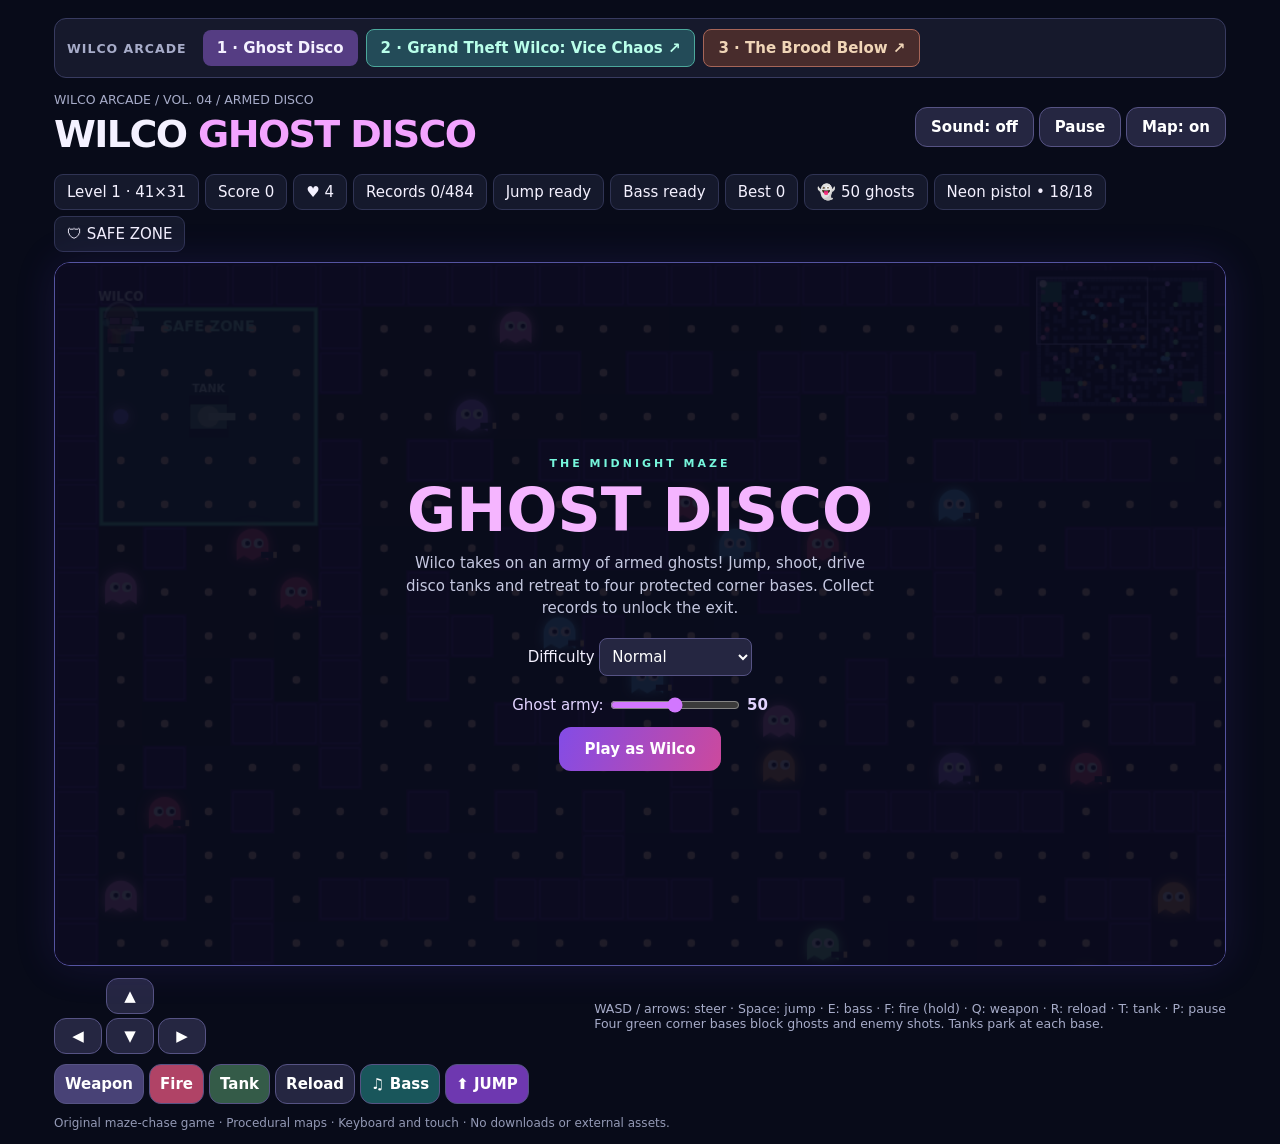
==== commit 23ecd1d6: "Make Ghost Disco mobile-friendly with thumb joystick, swipe steering, reload button and responsive p" ====
--- a/index.html
+++ b/index.html
@@ -1,13 +1,17 @@
 <!doctype html>
-<html lang="en"><head><meta charset="utf-8"><meta name="viewport" content="width=device-width, initial-scale=1"><title>Wilco • Ghost Disco</title>
+<html lang="en"><head><meta charset="utf-8"><meta name="viewport" content="width=device-width, initial-scale=1, viewport-fit=cover"><title>Wilco • Ghost Disco</title>
 <style>
-*{box-sizing:border-box}body{margin:0;background:#080b19;color:#f4f1ff;font:15px system-ui,sans-serif;min-height:100dvh}main{max-width:1200px;margin:auto;padding:14px}header{display:flex;justify-content:space-between;align-items:center;gap:10px;flex-wrap:wrap}h1{margin:4px 0 8px;font-size:clamp(24px,4vw,38px);letter-spacing:-1.6px}h1 span{color:#f3a3ff}small,.muted{color:#a7acc9}button{border:1px solid #565384;background:#252641;color:#fff;padding:10px 15px;border-radius:12px;font:inherit;font-weight:650;cursor:pointer;touch-action:none}button:hover{background:#3d3768}button:focus-visible{outline:2px solid #7df8ed}#hud{display:flex;flex-wrap:wrap;gap:6px;margin:10px 0}#hud span{background:#15192c;border:1px solid #303454;border-radius:9px;padding:8px 12px;font-variant-numeric:tabular-nums}#arena{position:relative;border:1px solid #5554a1;border-radius:16px;overflow:hidden;box-shadow:0 0 40px #623acb28;background:#101329}canvas{display:block;width:100%;height:auto;touch-action:none}#overlay{position:absolute;inset:0;background:#090a1de8;display:flex;align-items:center;justify-content:center;padding:16px;text-align:center}#overlay[hidden]{display:none}.panel{max-width:560px}.eyebrow{color:#76f6dc;letter-spacing:3px;font-size:11px;font-weight:800}h2{font-size:clamp(26px,5vw,60px);line-height:1;margin:10px 0;color:#f5b5ff}.panel p{color:#c5c8e0;line-height:1.5;margin:12px auto;max-width:470px}#start{background:linear-gradient(110deg,#834ce6,#cc499d);border:0;padding:13px 25px}#notice{position:absolute;top:12px;left:50%;transform:translateX(-50%);font-weight:800;color:#ffefaf;text-shadow:0 2px 6px #000;pointer-events:none;text-align:center;max-width:65%}#controls{display:flex;justify-content:space-between;align-items:center;gap:10px;margin:12px 0}#pad{display:grid;grid-template-columns:repeat(3,48px);gap:4px}#pad button{padding:8px}#pad button:first-child{grid-column:2}#pad button:nth-child(2){grid-column:1}#jump{background:#6e38b0;padding:14px 20px}#pulse{background:#19565b}#difficulty{margin:6px 0 14px;background:#252641;color:#fff;border:1px solid #565384;border-radius:8px;padding:8px;font:inherit}footer{font-size:12px;color:#9399b5}@media(max-width:600px){main{padding:6px}#controls small{display:none}#hud span{font-size:12px;padding:5px 7px}#overlay .panel p{font-size:12px;margin:6px}#overlay h2{font-size:24px}#overlay .eyebrow{display:none}#difficulty{margin:4px}#start{padding:8px 14px}}#ghostSettings{display:block;margin:5px auto 12px;color:#e2d4ff}#ghostCount{width:130px;accent-color:#d277ff;vertical-align:middle}#fire{background:#b04366}#tank{background:#345b48}#gun{background:#484276}#controls{flex-wrap:wrap}#actions{display:flex;gap:5px;flex-wrap:wrap}#actions button{padding:10px}#ghostSettings[hidden]{display:none}@media(max-width:600px){#ghostSettings{font-size:12px;margin:3px}#ghostCount{width:100px}}</style></head>
+*{box-sizing:border-box}body{margin:0;background:#080b19;color:#f4f1ff;font:15px system-ui,sans-serif;min-height:100dvh}main{max-width:1200px;margin:auto;padding:14px}header{display:flex;justify-content:space-between;align-items:center;gap:10px;flex-wrap:wrap}h1{margin:4px 0 8px;font-size:clamp(24px,4vw,38px);letter-spacing:-1.6px}h1 span{color:#f3a3ff}small,.muted{color:#a7acc9}button{border:1px solid #565384;background:#252641;color:#fff;padding:10px 15px;border-radius:12px;font:inherit;font-weight:650;cursor:pointer;touch-action:none}button:hover{background:#3d3768}button:focus-visible{outline:2px solid #7df8ed}#hud{display:flex;flex-wrap:wrap;gap:6px;margin:10px 0}#hud span{background:#15192c;border:1px solid #303454;border-radius:9px;padding:8px 12px;font-variant-numeric:tabular-nums}#arena{position:relative;border:1px solid #5554a1;border-radius:16px;overflow:hidden;box-shadow:0 0 40px #623acb28;background:#101329}canvas{display:block;width:100%;height:auto;touch-action:none}#overlay{position:absolute;inset:0;background:#090a1de8;display:flex;align-items:center;justify-content:center;padding:16px;text-align:center}#overlay[hidden]{display:none}.panel{max-width:560px}.eyebrow{color:#76f6dc;letter-spacing:3px;font-size:11px;font-weight:800}h2{font-size:clamp(26px,5vw,60px);line-height:1;margin:10px 0;color:#f5b5ff}.panel p{color:#c5c8e0;line-height:1.5;margin:12px auto;max-width:470px}#start{background:linear-gradient(110deg,#834ce6,#cc499d);border:0;padding:13px 25px}#notice{position:absolute;top:12px;left:50%;transform:translateX(-50%);font-weight:800;color:#ffefaf;text-shadow:0 2px 6px #000;pointer-events:none;text-align:center;max-width:65%}#controls{display:flex;justify-content:space-between;align-items:center;gap:10px;margin:12px 0}#pad{display:grid;grid-template-columns:repeat(3,48px);gap:4px}#pad button{padding:8px}#pad button:first-child{grid-column:2}#pad button:nth-child(2){grid-column:1}#jump{background:#6e38b0;padding:14px 20px}#pulse{background:#19565b}#difficulty{margin:6px 0 14px;background:#252641;color:#fff;border:1px solid #565384;border-radius:8px;padding:8px;font:inherit}footer{font-size:12px;color:#9399b5}@media(max-width:600px){main{padding:6px}#controls small{display:none}#hud span{font-size:12px;padding:5px 7px}#overlay .panel p{font-size:12px;margin:6px}#overlay h2{font-size:24px}#overlay .eyebrow{display:none}#difficulty{margin:4px}#start{padding:8px 14px}}#ghostSettings{display:block;margin:5px auto 12px;color:#e2d4ff}#ghostCount{width:130px;accent-color:#d277ff;vertical-align:middle}#fire{background:#b04366}#tank{background:#345b48}#gun{background:#484276}#controls{flex-wrap:wrap}#actions{display:flex;gap:5px;flex-wrap:wrap}#actions button{padding:10px}#ghostSettings[hidden]{display:none}@media(max-width:600px){#ghostSettings{font-size:12px;margin:3px}#ghostCount{width:100px}}
+#mazeStick{display:none;position:relative;width:116px;height:116px;border-radius:50%;background:#171b33dd;border:2px solid #7974ae;touch-action:none;user-select:none;-webkit-user-select:none;flex-shrink:0}#mazeKnob{position:absolute;width:46px;height:46px;border-radius:50%;background:#c4adf4;border:2px solid #fff8;left:50%;top:50%;transform:translate(-50%,-50%);pointer-events:none}#mazeStick:after{content:'MOVE';position:absolute;bottom:8px;left:0;right:0;text-align:center;font-size:10px;color:#c6bce5;pointer-events:none}#mobileTip{display:none}
+@media(pointer:coarse),(max-width:700px){body{overscroll-behavior:none}main{padding:max(6px,env(safe-area-inset-top)) max(7px,env(safe-area-inset-right)) max(6px,env(safe-area-inset-bottom)) max(7px,env(safe-area-inset-left))}nav a,nav span{font-size:12px;padding:9px!important}header button{font-size:12px;padding:8px}#mazeStick{display:block}#pad,#controls small{display:none}#controls{flex-wrap:nowrap;align-items:center;gap:10px}#actions{display:grid;grid-template-columns:repeat(3,minmax(0,1fr));flex:1;gap:5px}#actions button{font-size:12px;padding:8px 4px;min-height:48px}#jump{grid-column:span 2}#mobileTip{display:block;font-size:12px;margin:6px 0;color:#a9a9ce}#arena{min-height:260px}#arena canvas{height:100%;width:100%;object-fit:contain}body.mazePlaying{overflow:hidden}body.mazePlaying main{height:100dvh;display:flex;flex-direction:column;gap:4px}body.mazePlaying nav,body.mazePlaying header h1,body.mazePlaying header small,body.mazePlaying footer,body.mazePlaying #mobileTip{display:none}body.mazePlaying header{justify-content:flex-end}body.mazePlaying #hud{margin:0;gap:3px}body.mazePlaying #hud span{padding:4px 6px;font-size:11px}body.mazePlaying #arena{flex:1;min-height:0}body.mazePlaying #controls{margin:3px 0;flex-shrink:0}#overlay{overflow:auto}}
+@media(pointer:coarse) and (orientation:landscape) and (max-height:540px){body.mazePlaying main{display:grid;grid-template-columns:1fr 200px;grid-template-rows:auto 1fr;gap:5px}body.mazePlaying header{grid-column:2;grid-row:1}body.mazePlaying #hud{grid-column:1;grid-row:1}body.mazePlaying #arena{grid-column:1;grid-row:2}body.mazePlaying #controls{grid-column:2;grid-row:2;flex-direction:column;justify-content:center}#mazeStick{width:92px;height:92px}#mazeKnob{width:38px;height:38px}#actions{flex:0;width:100%}#actions button{min-height:40px}}
+</style></head>
 <body><main><nav aria-label="Choose a Wilco game" style="display:flex;gap:8px;flex-wrap:wrap;align-items:center;margin:4px 0 12px;padding:10px 12px;border:1px solid #383b60;border-radius:12px;background:#16192c"><small style="font-weight:800;letter-spacing:1px;margin-right:8px">WILCO ARCADE</small><span aria-current="page" style="background:#553d83;padding:9px 14px;border-radius:8px;font-weight:700">1 · Ghost Disco</span><a href="./vice-vibes.html" style="color:#b9ffea;background:#234b58;border:1px solid #4ca89c;text-decoration:none;font-weight:800;padding:9px 14px;border-radius:8px">2 · Grand Theft Wilco: Vice Chaos ↗</a><a href="./brood-below.html" style="color:#f0d5b7;background:#482c2c;border:1px solid #a66558;text-decoration:none;font-weight:800;padding:9px 14px;border-radius:8px">3 · The Brood Below ↗</a></nav><header><div><small>WILCO ARCADE / VOL. 04 / ARMED DISCO</small><h1>WILCO <span>GHOST DISCO</span></h1></div><div><button id="sound">Sound: off</button> <button id="pause">Pause</button> <button id="map">Map: on</button></div></header><div id="hud"><span id="stage"></span><span id="score"></span><span id="health"></span><span id="progress"></span><span id="jumpStatus"></span><span id="pulseStatus"></span><span id="best"></span><span id="ghostHUD"></span><span id="weaponHUD"></span><span id="safeHUD"></span></div>
 <div id="arena"><canvas id="game" width="960" height="576" aria-label="Wilco Ghost Disco maze game"></canvas><div id="notice"></div><div id="overlay"><div class="panel"><div class="eyebrow">THE MIDNIGHT MAZE</div><h2 id="title">GHOST DISCO</h2><p id="message">Wilco takes on an army of armed ghosts! Jump, shoot, drive disco tanks and retreat to four protected corner bases. Collect records to unlock the exit.</p><label id="difficultyLabel">Difficulty <select id="difficulty"><option value="chill">Chill</option><option value="normal" selected>Normal</option><option value="wild">Absolute chaos</option></select></label><label id="ghostSettings">Ghost army: <input id="ghostCount" type="range" min="0" max="100" step="1" value="50"> <strong id="ghostValue">50</strong></label><button id="start">Play as Wilco</button></div></div></div>
-<div id="controls"><div id="pad"><button data-dir="up" aria-label="Up">▲</button><button data-dir="left" aria-label="Left">◀</button><button data-dir="down" aria-label="Down">▼</button><button data-dir="right" aria-label="Right">▶</button></div><small>WASD / arrows: steer · Space: jump · E: bass · F: fire (hold) · Q: weapon · R: reload · T: tank · P: pause<br>Four green corner bases block ghosts and enemy shots. Tanks park at each base.</small><div id="actions"><button id="gun">Q Weapon</button><button id="fire">F Fire</button><button id="tank">T Tank</button><button id="pulse">♫ Bass</button><button id="jump">⬆ JUMP</button></div></div><footer>Original maze-chase game · Procedural maps · Keyboard and touch · No downloads or external assets.</footer></main>
+<div id="mobileTip">Drag the joystick or swipe the maze. Hold Fire to shoot continuously.</div><div id="controls"><div id="mazeStick" role="group" aria-label="Movement joystick"><div id="mazeKnob"></div></div><div id="pad"><button data-dir="up" aria-label="Up">▲</button><button data-dir="left" aria-label="Left">◀</button><button data-dir="down" aria-label="Down">▼</button><button data-dir="right" aria-label="Right">▶</button></div><small>WASD / arrows: steer · Space: jump · E: bass · F: fire (hold) · Q: weapon · R: reload · T: tank · P: pause<br>Four green corner bases block ghosts and enemy shots. Tanks park at each base.</small><div id="actions"><button id="gun">Weapon</button><button id="fire">Fire</button><button id="tank">Tank</button><button id="reloadBtn">Reload</button><button id="pulse">♫ Bass</button><button id="jump">⬆ JUMP</button></div></div><footer>Original maze-chase game · Procedural maps · Keyboard and touch · No downloads or external assets.</footer></main>
 <script>
 'use strict';
-const $=id=>document.getElementById(id),c=$('game'),g=c.getContext('2d'),W=c.width,H=c.height,T=36;
+const $=id=>document.getElementById(id),c=$('game'),g=c.getContext('2d'),T=36;let W=c.width,H=c.height;const mobileMaze=matchMedia('(pointer:coarse), (max-width:700px)').matches;
 const dirs={up:[0,-1],down:[0,1],left:[-1,0],right:[1,0]},dirList=Object.keys(dirs),op={up:'down',down:'up',left:'right',right:'left'};
 const rand=(a,b)=>a+Math.random()*(b-a),pick=a=>a[Math.floor(Math.random()*a.length)],clamp=(v,a,b)=>Math.max(a,Math.min(b,v)),dist=(a,b)=>Math.hypot(a.x-b.x,a.y-b.y);
 const weapons=[{name:"Neon pistol",mag:18,rate:.28,speed:13,damage:1,spread:0,pellets:1},{name:"Disco repeater",mag:36,rate:.12,speed:15,damage:1,spread:.09,pellets:1},{name:"Rainbow scatter",mag:8,rate:.65,speed:11,damage:1,spread:.32,pellets:5}];
@@ -57,7 +61,7 @@
 function toggleTank(){if(state!=='play')return;if(p.tank){let t=p.tank;t.occupied=false;t.x=p.x;t.y=p.y;p.tank=null;notice('Wilco exited the tank');return}let t=tanks.find(t=>!t.occupied&&t.armor>0&&dist(t,p)<1.5);if(!t){notice('Approach a tank to enter');return}t.occupied=true;p.tank=t;p.jump=0;notice('TANK ONLINE!');}
 function shot(x,y,angle,speed,enemy,damage,shell=false){if(shots.length>=450)return;shots.push({x,y,vx:Math.cos(angle)*speed,vy:Math.sin(angle)*speed,enemy,damage,shell,life:enemy?1.9:1.2})}
 function fire(){if(state!=='play'||p.fireCd>0||p.reload>0)return;let d=dirs[p.dir||p.want||p.face]||dirs.right,angle=Math.atan2(d[1],d[0]);if(p.tank){p.fireCd=.65;shot(p.x,p.y,angle,14,false,3,true);note(85,.22,'sawtooth',.05);return}let w=weapons[p.weapon];if(p.ammo[p.weapon]<=0){reload();return}p.ammo[p.weapon]--;p.fireCd=w.rate;for(let i=0;i<w.pellets;i++)shot(p.x,p.y,angle+(w.pellets>1?(i/(w.pellets-1)-.5)*w.spread*2:rand(-w.spread,w.spread)),w.speed,false,w.damage);note(210,.07,'square',.024)}
-$('gun').onclick=cycleGun;$('tank').onclick=toggleTank;$('fire').onpointerdown=e=>{e.preventDefault();$('fire').setPointerCapture(e.pointerId);fireHeld=true;fire()};$('fire').onpointerup=$('fire').onpointercancel=$('fire').onlostpointercapture=()=>fireHeld=false;
+$('reloadBtn').onclick=reload;$('gun').onclick=cycleGun;$('tank').onclick=toggleTank;$('fire').onpointerdown=e=>{e.preventDefault();$('fire').setPointerCapture(e.pointerId);fireHeld=true;fire()};$('fire').onpointerup=$('fire').onpointercancel=$('fire').onlostpointercapture=()=>fireHeld=false;
 function clearLine(a,b){let n=Math.ceil(dist(a,b)*4);for(let i=1;i<=n;i++){let f=i/n,x=Math.round(a.x+(b.x-a.x)*f),y=Math.round(a.y+(b.y-a.y)*f);if(!at(x,y)||safe(x,y))return false}return true}
 function ghostFire(a,dt){a.fireCd-=dt;if(!a.armed||a.stun>0||power>0||a.fireCd>0||safe(p.x,p.y)||dist(a,p)>7||!clearLine(a,p))return;a.fireCd=rand(2.4,4.6)*(mode==='wild'?.75:mode==='chill'?1.5:1);shot(a.x,a.y,Math.atan2(p.y-a.y,p.x-a.x),mode==='wild'?8:6,true,1)}
 function hitGhost(a,damage){a.hp-=damage;if(a.hp<=0){score+=a.armed?175:125;burst(a.x,a.y,a.color,18);respawnGhost(a)}else a.stun=.45}
@@ -69,7 +73,9 @@
 window.addEventListener('keyup',e=>{if(e.key.toLowerCase()==='f')fireHeld=false});
 window.addEventListener('blur',()=>{fireHeld=false;if(state==='play')pause()});
 document.querySelectorAll('[data-dir]').forEach(b=>b.onpointerdown=e=>{e.preventDefault();steer(b.dataset.dir)});
-let swipe=null;c.onpointerdown=e=>{swipe={x:e.clientX,y:e.clientY};c.setPointerCapture(e.pointerId)};c.onpointerup=e=>{if(!swipe)return;let dx=e.clientX-swipe.x,dy=e.clientY-swipe.y;swipe=null;if(Math.hypot(dx,dy)<12){jump();return}steer(Math.abs(dx)>Math.abs(dy)?dx>0?'right':'left':dy>0?'down':'up')};c.onpointercancel=()=>swipe=null;
+let swipe=null;function swipeDirection(dx,dy){return Math.abs(dx)>Math.abs(dy)?dx>0?'right':'left':dy>0?'down':'up'}c.onpointerdown=e=>{if(state!=='play'||swipe)return;swipe={x:e.clientX,y:e.clientY,id:e.pointerId,moved:false};c.setPointerCapture(e.pointerId)};c.onpointermove=e=>{if(!swipe||swipe.id!==e.pointerId)return;let dx=e.clientX-swipe.x,dy=e.clientY-swipe.y;if(Math.hypot(dx,dy)>16){steer(swipeDirection(dx,dy));swipe.x=e.clientX;swipe.y=e.clientY;swipe.moved=true}};c.onpointerup=e=>{if(!swipe||swipe.id!==e.pointerId)return;let dx=e.clientX-swipe.x,dy=e.clientY-swipe.y;if(Math.hypot(dx,dy)>12)steer(swipeDirection(dx,dy));else if(!swipe.moved)jump();swipe=null};c.onpointercancel=()=>swipe=null;
+const stick=$('mazeStick'),knob=$('mazeKnob');let stickId=null;function stickMove(e){let r=stick.getBoundingClientRect(),x=e.clientX-r.left-r.width/2,y=e.clientY-r.top-r.height/2,d=Math.hypot(x,y),limit=r.width*.32,k=Math.min(1,limit/Math.max(1,d));knob.style.transform='translate(-50%,-50%) translate('+x*k+'px,'+y*k+'px)';if(d>10)steer(swipeDirection(x,y))}stick.onpointerdown=e=>{if(stickId!==null)return;e.preventDefault();stickId=e.pointerId;stick.setPointerCapture(e.pointerId);stickMove(e)};stick.onpointermove=e=>{if(e.pointerId===stickId)stickMove(e)};function releaseStick(e){if(e&&e.pointerId!==stickId)return;stickId=null;knob.style.transform='translate(-50%,-50%)'}stick.onpointerup=stick.onpointercancel=stick.onlostpointercapture=releaseStick;window.addEventListener('blur',()=>releaseStick());
+let wasPlaying=false;function mobileMazeLayout(){if(!mobileMaze)return;let active=state==='play';if(active!==wasPlaying){wasPlaying=active;document.body.classList.toggle('mazePlaying',active);resizeMaze()} }function resizeMaze(){if(!mobileMaze)return;let r=$('arena').getBoundingClientRect();let w=wasPlaying?Math.max(340,Math.round(r.width*1.35)):960,h=wasPlaying?Math.max(230,Math.round(r.height*1.35)):576;if(c.width!==w||c.height!==h){c.width=W=w;c.height=H=h}}window.addEventListener('resize',resizeMaze);
 function allowed(a,d){if(!d)return false;let [dx,dy]=dirs[d];let x=Math.round(a.x)+dx,y=Math.round(a.y)+dy;return at(x,y)&&(a===p||!safe(x,y))}
 function route(){field=new Int32Array(cols*rows).fill(-1);let x=Math.round(p.x),y=Math.round(p.y);if(safe(x,y)){let outside=spawnCells.reduce((best,a)=>dist(a,p)<dist(best,p)?a:best,spawnCells[0]);x=outside.x;y=outside.y}let q=[cell(x,y)];field[q[0]]=0;for(let i=0;i<q.length;i++){let v=q[i],xx=v%cols,yy=Math.floor(v/cols);for(let d of dirList){let [dx,dy]=dirs[d],nx=xx+dx,ny=yy+dy,k=cell(nx,ny);if(at(nx,ny)&&!safe(nx,ny)&&field[k]===-1){field[k]=field[v]+1;q.push(k)}}}}
 function ghostDir(a){let opts=dirList.filter(d=>allowed(a,d));if(opts.length>1)opts=opts.filter(d=>d!==op[a.dir]);if(!opts.length)return null;let cost=d=>{let [dx,dy]=dirs[d],x=Math.round(a.x)+dx,y=Math.round(a.y)+dy,dd=field[cell(x,y)];return dd<0?9999:dd};if(Math.random()<(a.kind===2?.48:a.kind===1?.20:.07))return pick(opts);opts.sort((a,b)=>power>0?cost(b)-cost(a):cost(a)-cost(b));return opts[0]}
@@ -113,6 +119,6 @@
  for(let q of particles){g.globalAlpha=Math.min(1,q.life*3);circ((q.x+.5)*T,(q.y+.5)*T,2.8,q.color)}g.globalAlpha=1;
  for(let q of rings){g.strokeStyle='rgba(117,255,228,'+q.life/.6+')';g.lineWidth=4;g.beginPath();g.arc((q.x+.5)*T,(q.y+.5)*T,(1-q.life/.6)*3.5*T,0,7);g.stroke()}g.restore();minimap();
 }
-function loop(now){let dt=clamp((now-last)/1000,0,.04);last=now;if(state==='play')update(dt);draw(now);requestAnimationFrame(loop)}
+function loop(now){let dt=clamp((now-last)/1000,0,.04);last=now;if(state==='play')update(dt);mobileMazeLayout();draw(now);requestAnimationFrame(loop)}
 generate();$('notice').textContent='';requestAnimationFrame(loop);
 </script></body></html>
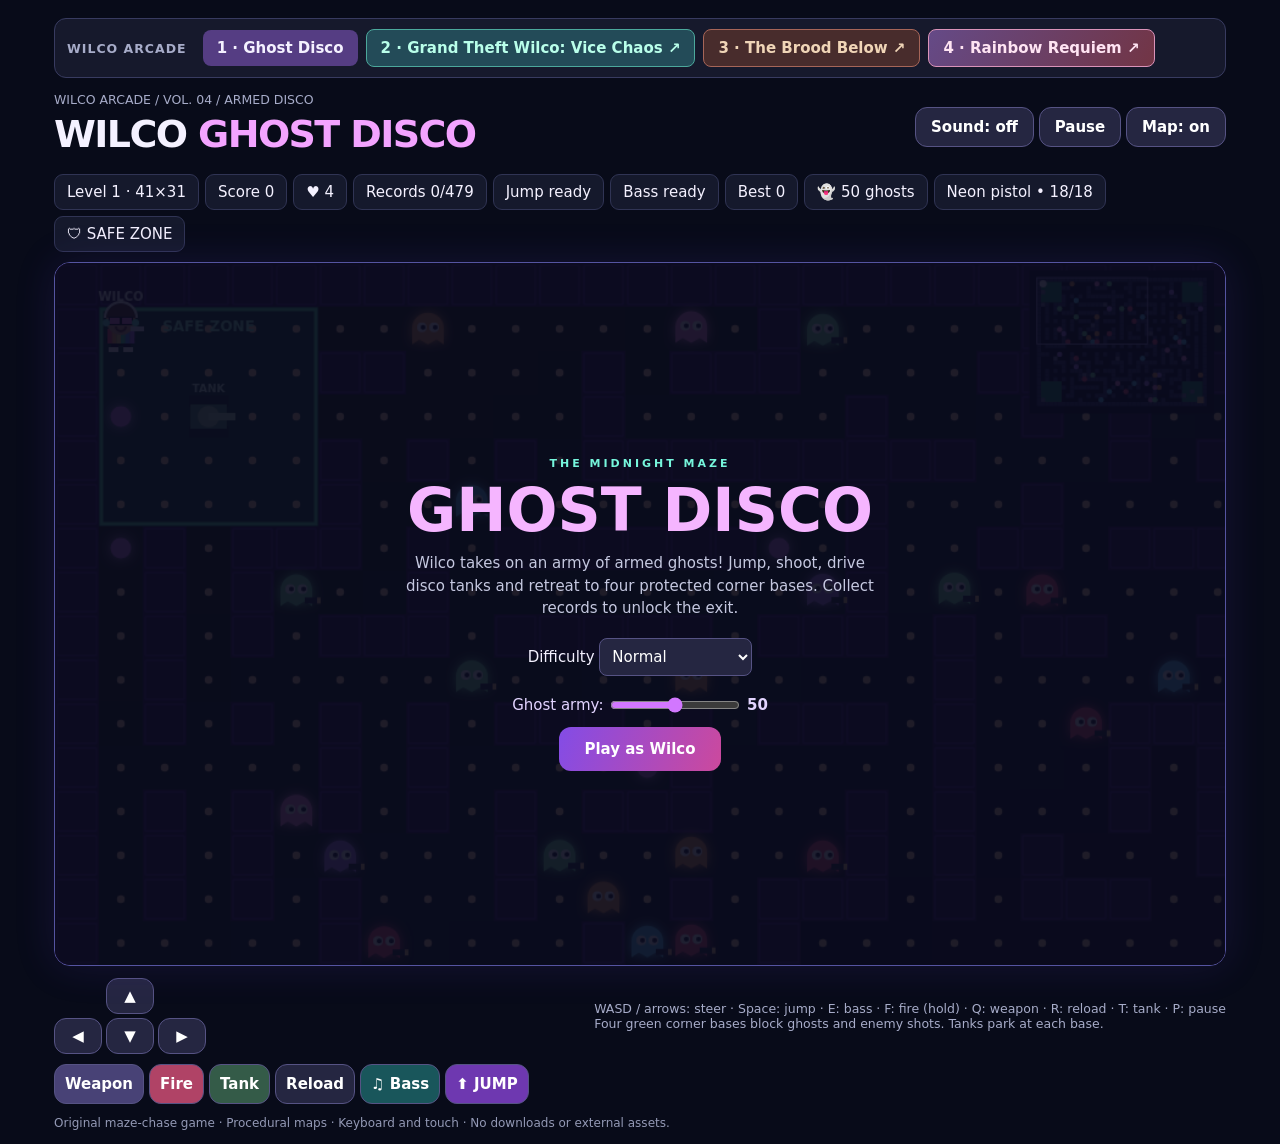
==== commit be82981d: "Add Rainbow Requiem as fourth standalone Wilco Arcade game" ====
--- a/index.html
+++ b/index.html
@@ -6,7 +6,7 @@
 @media(pointer:coarse),(max-width:700px){body{overscroll-behavior:none}main{padding:max(6px,env(safe-area-inset-top)) max(7px,env(safe-area-inset-right)) max(6px,env(safe-area-inset-bottom)) max(7px,env(safe-area-inset-left))}nav a,nav span{font-size:12px;padding:9px!important}header button{font-size:12px;padding:8px}#mazeStick{display:block}#pad,#controls small{display:none}#controls{flex-wrap:nowrap;align-items:center;gap:10px}#actions{display:grid;grid-template-columns:repeat(3,minmax(0,1fr));flex:1;gap:5px}#actions button{font-size:12px;padding:8px 4px;min-height:48px}#jump{grid-column:span 2}#mobileTip{display:block;font-size:12px;margin:6px 0;color:#a9a9ce}#arena{min-height:260px}#arena canvas{height:100%;width:100%;object-fit:contain}body.mazePlaying{overflow:hidden}body.mazePlaying main{height:100dvh;display:flex;flex-direction:column;gap:4px}body.mazePlaying nav,body.mazePlaying header h1,body.mazePlaying header small,body.mazePlaying footer,body.mazePlaying #mobileTip{display:none}body.mazePlaying header{justify-content:flex-end}body.mazePlaying #hud{margin:0;gap:3px}body.mazePlaying #hud span{padding:4px 6px;font-size:11px}body.mazePlaying #arena{flex:1;min-height:0}body.mazePlaying #controls{margin:3px 0;flex-shrink:0}#overlay{overflow:auto}}
 @media(pointer:coarse) and (orientation:landscape) and (max-height:540px){body.mazePlaying main{display:grid;grid-template-columns:1fr 200px;grid-template-rows:auto 1fr;gap:5px}body.mazePlaying header{grid-column:2;grid-row:1}body.mazePlaying #hud{grid-column:1;grid-row:1}body.mazePlaying #arena{grid-column:1;grid-row:2}body.mazePlaying #controls{grid-column:2;grid-row:2;flex-direction:column;justify-content:center}#mazeStick{width:92px;height:92px}#mazeKnob{width:38px;height:38px}#actions{flex:0;width:100%}#actions button{min-height:40px}}
 </style></head>
-<body><main><nav aria-label="Choose a Wilco game" style="display:flex;gap:8px;flex-wrap:wrap;align-items:center;margin:4px 0 12px;padding:10px 12px;border:1px solid #383b60;border-radius:12px;background:#16192c"><small style="font-weight:800;letter-spacing:1px;margin-right:8px">WILCO ARCADE</small><span aria-current="page" style="background:#553d83;padding:9px 14px;border-radius:8px;font-weight:700">1 · Ghost Disco</span><a href="./vice-vibes.html" style="color:#b9ffea;background:#234b58;border:1px solid #4ca89c;text-decoration:none;font-weight:800;padding:9px 14px;border-radius:8px">2 · Grand Theft Wilco: Vice Chaos ↗</a><a href="./brood-below.html" style="color:#f0d5b7;background:#482c2c;border:1px solid #a66558;text-decoration:none;font-weight:800;padding:9px 14px;border-radius:8px">3 · The Brood Below ↗</a></nav><header><div><small>WILCO ARCADE / VOL. 04 / ARMED DISCO</small><h1>WILCO <span>GHOST DISCO</span></h1></div><div><button id="sound">Sound: off</button> <button id="pause">Pause</button> <button id="map">Map: on</button></div></header><div id="hud"><span id="stage"></span><span id="score"></span><span id="health"></span><span id="progress"></span><span id="jumpStatus"></span><span id="pulseStatus"></span><span id="best"></span><span id="ghostHUD"></span><span id="weaponHUD"></span><span id="safeHUD"></span></div>
+<body><main><nav aria-label="Choose a Wilco game" style="display:flex;gap:8px;flex-wrap:wrap;align-items:center;margin:4px 0 12px;padding:10px 12px;border:1px solid #383b60;border-radius:12px;background:#16192c"><small style="font-weight:800;letter-spacing:1px;margin-right:8px">WILCO ARCADE</small><span aria-current="page" style="background:#553d83;padding:9px 14px;border-radius:8px;font-weight:700">1 · Ghost Disco</span><a href="./vice-vibes.html" style="color:#b9ffea;background:#234b58;border:1px solid #4ca89c;text-decoration:none;font-weight:800;padding:9px 14px;border-radius:8px">2 · Grand Theft Wilco: Vice Chaos ↗</a><a href="./brood-below.html" style="color:#f0d5b7;background:#482c2c;border:1px solid #a66558;text-decoration:none;font-weight:800;padding:9px 14px;border-radius:8px">3 · The Brood Below ↗</a><a href="./rainbow-requiem.html" style="color:#ffe4f3;background:linear-gradient(120deg,#654a87,#723545);border:1px solid #da93b9;text-decoration:none;font-weight:800;padding:9px 14px;border-radius:8px">4 · Rainbow Requiem ↗</a></nav><header><div><small>WILCO ARCADE / VOL. 04 / ARMED DISCO</small><h1>WILCO <span>GHOST DISCO</span></h1></div><div><button id="sound">Sound: off</button> <button id="pause">Pause</button> <button id="map">Map: on</button></div></header><div id="hud"><span id="stage"></span><span id="score"></span><span id="health"></span><span id="progress"></span><span id="jumpStatus"></span><span id="pulseStatus"></span><span id="best"></span><span id="ghostHUD"></span><span id="weaponHUD"></span><span id="safeHUD"></span></div>
 <div id="arena"><canvas id="game" width="960" height="576" aria-label="Wilco Ghost Disco maze game"></canvas><div id="notice"></div><div id="overlay"><div class="panel"><div class="eyebrow">THE MIDNIGHT MAZE</div><h2 id="title">GHOST DISCO</h2><p id="message">Wilco takes on an army of armed ghosts! Jump, shoot, drive disco tanks and retreat to four protected corner bases. Collect records to unlock the exit.</p><label id="difficultyLabel">Difficulty <select id="difficulty"><option value="chill">Chill</option><option value="normal" selected>Normal</option><option value="wild">Absolute chaos</option></select></label><label id="ghostSettings">Ghost army: <input id="ghostCount" type="range" min="0" max="100" step="1" value="50"> <strong id="ghostValue">50</strong></label><button id="start">Play as Wilco</button></div></div></div>
 <div id="mobileTip">Drag the joystick or swipe the maze. Hold Fire to shoot continuously.</div><div id="controls"><div id="mazeStick" role="group" aria-label="Movement joystick"><div id="mazeKnob"></div></div><div id="pad"><button data-dir="up" aria-label="Up">▲</button><button data-dir="left" aria-label="Left">◀</button><button data-dir="down" aria-label="Down">▼</button><button data-dir="right" aria-label="Right">▶</button></div><small>WASD / arrows: steer · Space: jump · E: bass · F: fire (hold) · Q: weapon · R: reload · T: tank · P: pause<br>Four green corner bases block ghosts and enemy shots. Tanks park at each base.</small><div id="actions"><button id="gun">Weapon</button><button id="fire">Fire</button><button id="tank">Tank</button><button id="reloadBtn">Reload</button><button id="pulse">♫ Bass</button><button id="jump">⬆ JUMP</button></div></div><footer>Original maze-chase game · Procedural maps · Keyboard and touch · No downloads or external assets.</footer></main>
 <script>
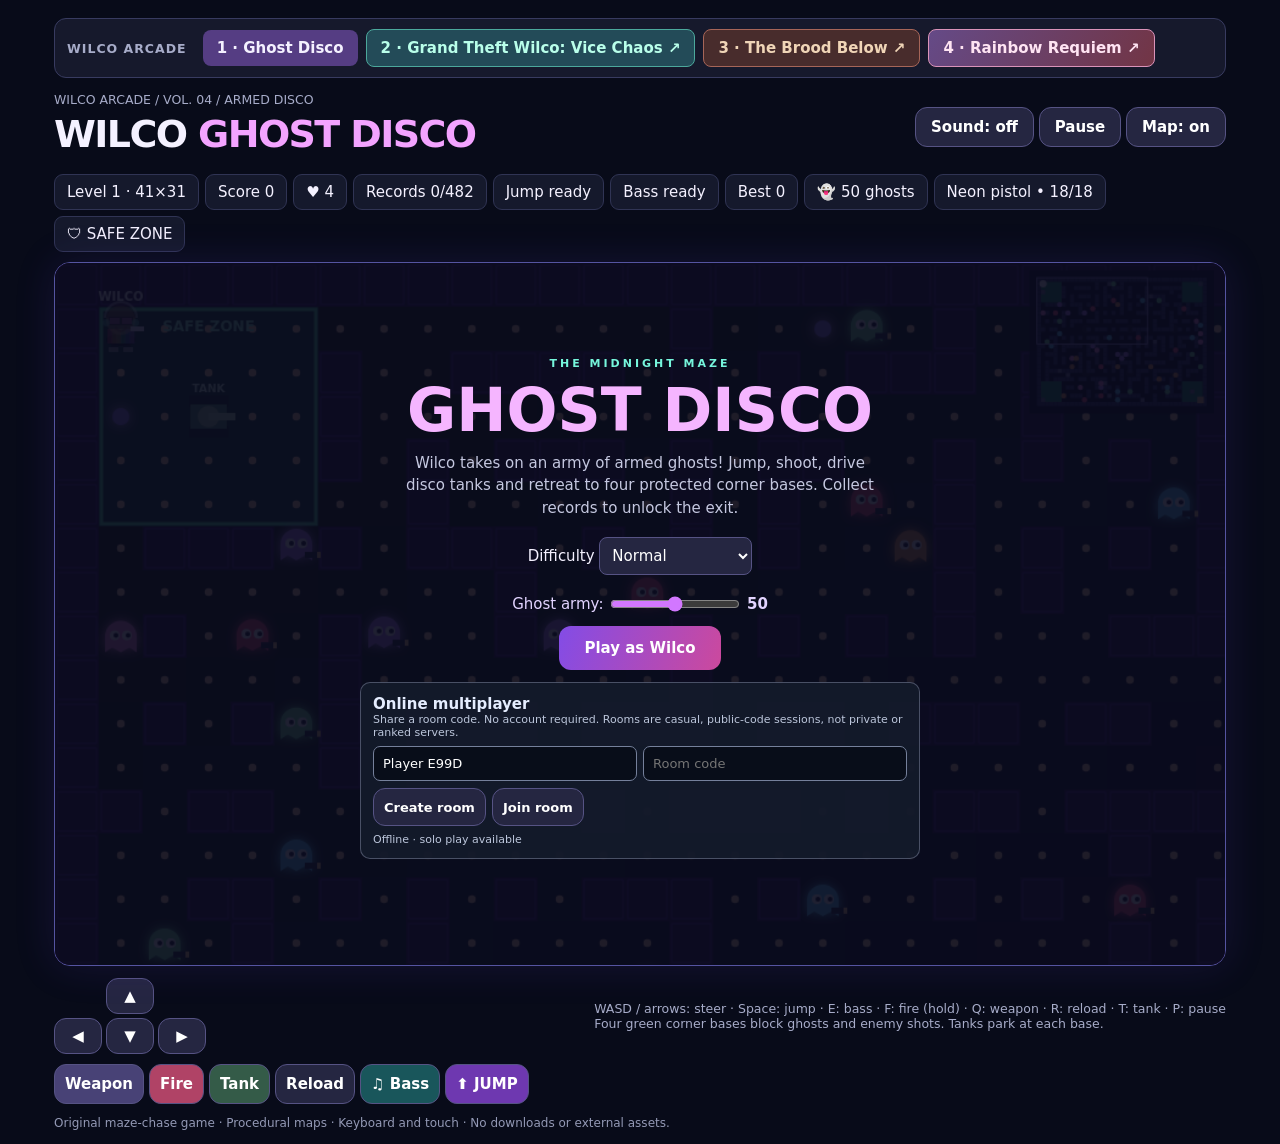
==== commit eb6aa503: "Add Ghost Disco online rooms, deterministic shared mazes, teammate avatars and shared record collect" ====
--- a/index.html
+++ b/index.html
@@ -9,7 +9,7 @@
 <body><main><nav aria-label="Choose a Wilco game" style="display:flex;gap:8px;flex-wrap:wrap;align-items:center;margin:4px 0 12px;padding:10px 12px;border:1px solid #383b60;border-radius:12px;background:#16192c"><small style="font-weight:800;letter-spacing:1px;margin-right:8px">WILCO ARCADE</small><span aria-current="page" style="background:#553d83;padding:9px 14px;border-radius:8px;font-weight:700">1 · Ghost Disco</span><a href="./vice-vibes.html" style="color:#b9ffea;background:#234b58;border:1px solid #4ca89c;text-decoration:none;font-weight:800;padding:9px 14px;border-radius:8px">2 · Grand Theft Wilco: Vice Chaos ↗</a><a href="./brood-below.html" style="color:#f0d5b7;background:#482c2c;border:1px solid #a66558;text-decoration:none;font-weight:800;padding:9px 14px;border-radius:8px">3 · The Brood Below ↗</a><a href="./rainbow-requiem.html" style="color:#ffe4f3;background:linear-gradient(120deg,#654a87,#723545);border:1px solid #da93b9;text-decoration:none;font-weight:800;padding:9px 14px;border-radius:8px">4 · Rainbow Requiem ↗</a></nav><header><div><small>WILCO ARCADE / VOL. 04 / ARMED DISCO</small><h1>WILCO <span>GHOST DISCO</span></h1></div><div><button id="sound">Sound: off</button> <button id="pause">Pause</button> <button id="map">Map: on</button></div></header><div id="hud"><span id="stage"></span><span id="score"></span><span id="health"></span><span id="progress"></span><span id="jumpStatus"></span><span id="pulseStatus"></span><span id="best"></span><span id="ghostHUD"></span><span id="weaponHUD"></span><span id="safeHUD"></span></div>
 <div id="arena"><canvas id="game" width="960" height="576" aria-label="Wilco Ghost Disco maze game"></canvas><div id="notice"></div><div id="overlay"><div class="panel"><div class="eyebrow">THE MIDNIGHT MAZE</div><h2 id="title">GHOST DISCO</h2><p id="message">Wilco takes on an army of armed ghosts! Jump, shoot, drive disco tanks and retreat to four protected corner bases. Collect records to unlock the exit.</p><label id="difficultyLabel">Difficulty <select id="difficulty"><option value="chill">Chill</option><option value="normal" selected>Normal</option><option value="wild">Absolute chaos</option></select></label><label id="ghostSettings">Ghost army: <input id="ghostCount" type="range" min="0" max="100" step="1" value="50"> <strong id="ghostValue">50</strong></label><button id="start">Play as Wilco</button></div></div></div>
 <div id="mobileTip">Drag the joystick or swipe the maze. Hold Fire to shoot continuously.</div><div id="controls"><div id="mazeStick" role="group" aria-label="Movement joystick"><div id="mazeKnob"></div></div><div id="pad"><button data-dir="up" aria-label="Up">▲</button><button data-dir="left" aria-label="Left">◀</button><button data-dir="down" aria-label="Down">▼</button><button data-dir="right" aria-label="Right">▶</button></div><small>WASD / arrows: steer · Space: jump · E: bass · F: fire (hold) · Q: weapon · R: reload · T: tank · P: pause<br>Four green corner bases block ghosts and enemy shots. Tanks park at each base.</small><div id="actions"><button id="gun">Weapon</button><button id="fire">Fire</button><button id="tank">Tank</button><button id="reloadBtn">Reload</button><button id="pulse">♫ Bass</button><button id="jump">⬆ JUMP</button></div></div><footer>Original maze-chase game · Procedural maps · Keyboard and touch · No downloads or external assets.</footer></main>
-<script>
+<script src="./multiplayer.js"></script><script>
 'use strict';
 const $=id=>document.getElementById(id),c=$('game'),g=c.getContext('2d'),T=36;let W=c.width,H=c.height;const mobileMaze=matchMedia('(pointer:coarse), (max-width:700px)').matches;
 const dirs={up:[0,-1],down:[0,1],left:[-1,0],right:[1,0]},dirList=Object.keys(dirs),op={up:'down',down:'up',left:'right',right:'left'};
@@ -21,7 +21,9 @@
 const cell=(x,y)=>y*cols+x,at=(x,y)=>x>=0&&y>=0&&x<cols&&y<rows&&maze[y][x]===0;
 function safe(x,y){return zones.some(z=>Math.round(x)>=z.x&&Math.round(x)<z.x+z.w&&Math.round(y)>=z.y&&Math.round(y)<z.y+z.h)}
 function shuffle(a){for(let i=a.length-1;i>0;i--){let j=Math.floor(Math.random()*(i+1));[a[i],a[j]]=[a[j],a[i]]}return a}
-function generate(){
+let mazeRoom='',teamTaken=new Set(),peerDraw=new Map();
+function generate(){const original=Math.random;if(mazeRoom&&window.WilcoMP)Math.random=WilcoMP.rng(mazeRoom+':maze:'+level);try{generateWorld()}finally{Math.random=original}}
+function generateWorld(){teamTaken.clear();
  cols=Math.min(55,41+2*(level-1));rows=Math.min(39,31+2*Math.floor((level-1)/2));maze=Array.from({length:rows},()=>Array(cols).fill(1));
  const stack=[[1,1]];maze[1][1]=0;
  while(stack.length){const [x,y]=stack[stack.length-1],opts=shuffle(dirList.slice()).map(d=>dirs[d]).filter(([dx,dy])=>x+2*dx>0&&x+2*dx<cols-1&&y+2*dy>0&&y+2*dy<rows-1&&maze[y+2*dy][x+2*dx]===1);if(!opts.length){stack.pop();continue}const [dx,dy]=opts[0];maze[y+dy][x+dx]=0;maze[y+2*dy][x+2*dx]=0;stack.push([x+2*dx,y+2*dy])}
@@ -89,7 +91,7 @@
  if(p.want&&p.dir&&p.want===op[p.dir]&&dist(p,{x:p.tx,y:p.ty})>.001){let d=dirs[p.dir];p.tx-=d[0];p.ty-=d[1];p.dir=p.want}
  advance(p,p.tank?4.5:p.jump>0?7.1:5.65,dt,playerDir);if(p.dir)p.face=p.dir;if(p.tank){p.tank.x=p.x;p.tank.y=p.y}
  let x=Math.round(p.x),y=Math.round(p.y),k=cell(x,y),d=dots.get(k);
- if(d&&Math.hypot(x-p.x,y-p.y)<.38){dots.delete(k);collected++;score+=d==='star'?100:10;if(d==='star'){power=10;combo=0;notice('RAINBOW POWER! Chase the ghosts!');note(880,.24,'triangle');burst(x,y,'#ffd76b',20)}else if(collected%3===0)note(340+(collected%8)*25,.055,'sine',.018);if(collected===goal){notice('EXIT UNLOCKED! Follow the minimap');note(1046,.45,'triangle')}}
+ if(d&&Math.hypot(x-p.x,y-p.y)<.38){dots.delete(k);if(mazeRoom)teamTaken.add(k);collected++;score+=d==='star'?100:10;if(d==='star'){power=10;combo=0;notice('RAINBOW POWER! Chase the ghosts!');note(880,.24,'triangle');burst(x,y,'#ffd76b',20)}else if(collected%3===0)note(340+(collected%8)*25,.055,'sine',.018);if(collected===goal){notice('EXIT UNLOCKED! Follow the minimap');note(1046,.45,'triangle')}}
  if(collected>=goal&&dist(p,exit)<.5){score+=500+level*100;save();state='clear';screen('LEVEL '+level+' CLEARED!','Wilco escaped the maze! The next disco is even bigger. +'+(500+level*100)+' bonus points.','Next level');hud();return}
  fieldClock-=dt;if(fieldClock<=0){route();fieldClock=.18}
  for(let a of ghosts){a.stun=Math.max(0,a.stun-dt);let s=(mode==='chill'?2.8:mode==='wild'?4.5:3.55)+Math.min(1.7,(level-1)*.18)+(a.kind===1?.35:0);if(power>0)s*=.72;if(a.stun<=0)advance(a,s,dt,ghostDir);ghostFire(a,dt);let close=dist(a,p);
@@ -115,10 +117,12 @@
  for(let z of zones){g.strokeStyle='#58e9a0';g.lineWidth=3;g.strokeRect(z.x*T+2,z.y*T+2,z.w*T-4,z.h*T-4);g.fillStyle='#9bffd0';g.textAlign='center';g.font='bold 12px system-ui';g.fillText('SAFE ZONE',(z.x+2.5)*T,(z.y+.55)*T)}
  let ex=(exit.x+.5)*T,ey=(exit.y+.5)*T;g.strokeStyle=collected>=goal?'#65ffd1':'#8d657f';g.lineWidth=3;g.strokeRect(ex-13,ey-13,26,26);g.fillStyle=collected>=goal?'#65ffd1':'#d7a6c9';g.font='bold 10px system-ui';g.textAlign='center';g.fillText(collected>=goal?'EXIT':'LOCK',ex,ey+4);
  if(bonus){g.font='23px system-ui';g.textAlign='center';g.fillText('🍹',(bonus.x+.5)*T,(bonus.y+.5)*T+8)}
- for(let a of ghosts)drawGhost(a,now);for(let t of tanks)drawTank(t);drawWilco(now);for(let s of shots){circ((s.x+.5)*T,(s.y+.5)*T,s.shell?7:3,s.enemy?'#ff5a78':s.shell?'#ffd38b':'#91faff')}
+ for(let a of ghosts)drawGhost(a,now);for(let t of tanks)drawTank(t);drawWilco(now);drawMazePeers();for(let s of shots){circ((s.x+.5)*T,(s.y+.5)*T,s.shell?7:3,s.enemy?'#ff5a78':s.shell?'#ffd38b':'#91faff')}
  for(let q of particles){g.globalAlpha=Math.min(1,q.life*3);circ((q.x+.5)*T,(q.y+.5)*T,2.8,q.color)}g.globalAlpha=1;
  for(let q of rings){g.strokeStyle='rgba(117,255,228,'+q.life/.6+')';g.lineWidth=4;g.beginPath();g.arc((q.x+.5)*T,(q.y+.5)*T,(1-q.life/.6)*3.5*T,0,7);g.stroke()}g.restore();minimap();
 }
-function loop(now){let dt=clamp((now-last)/1000,0,.04);last=now;if(state==='play')update(dt);mobileMazeLayout();draw(now);requestAnimationFrame(loop)}
+function drawMazePeers(){if(!mazeMP?.connected||!mazeRoom)return;for(let a of mazeMP.peers.values()){let st=a.state;if(st.level!==level||!st.active)continue;let v=peerDraw.get(a.id)||{x:st.x,y:st.y};v.x+=(st.x-v.x)*.20;v.y+=(st.y-v.y)*.20;peerDraw.set(a.id,v);let x=(v.x+.5)*T,y=(v.y+.5)*T-(st.jump?8:0);g.save();g.shadowBlur=10;g.shadowColor='#67faff';circ(x,y,11,'#57e6e4');g.shadowBlur=0;g.fillStyle='#fff';g.font='bold 11px system-ui';g.textAlign='center';g.fillText(a.name,x,y-17);g.restore()}}
+const mazeMP=window.WilcoMP?.mount('maze',{container:document.querySelector('#overlay .panel'),snapshot:()=>({active:state==='play',level,x:p.x,y:p.y,jump:p.jump>0,score,taken:Array.from(teamTaken)}),validate:v=>Number.isInteger(v.level)&&v.level>=1&&v.level<=100&&Number.isFinite(v.x)&&Number.isFinite(v.y)&&v.x>=0&&v.x<=55&&v.y>=0&&v.y<=39?{level:v.level,x:v.x,y:v.y,jump:!!v.jump,active:!!v.active,score:Math.max(0,Math.min(1e8,Number(v.score)||0)),taken:Array.isArray(v.taken)?v.taken.filter(k=>Number.isInteger(k)&&k>=0&&k<2145).slice(0,2145):[]}:null,joined:room=>{if(mazeRoom===room)return;mazeRoom=room;state='menu';screen('ONLINE GHOST DISCO','Shared maze and team records. Start when ready; friends use the same room code. Ghost behaviour is local.','Play online',true)},left:()=>{mazeRoom='';teamTaken.clear()},receive:a=>{if(!mazeRoom||state!=='play'||a.state.level!==level)return;for(let k of a.state.taken)if(dots.has(k)){dots.delete(k);teamTaken.add(k);collected++}hud()},remove:key=>peerDraw.delete(key)});
+function loop(now){let dt=clamp((now-last)/1000,0,.04);last=now;if(state==='play')update(dt);mazeMP?.tick(now);mobileMazeLayout();draw(now);requestAnimationFrame(loop)}
 generate();$('notice').textContent='';requestAnimationFrame(loop);
 </script></body></html>
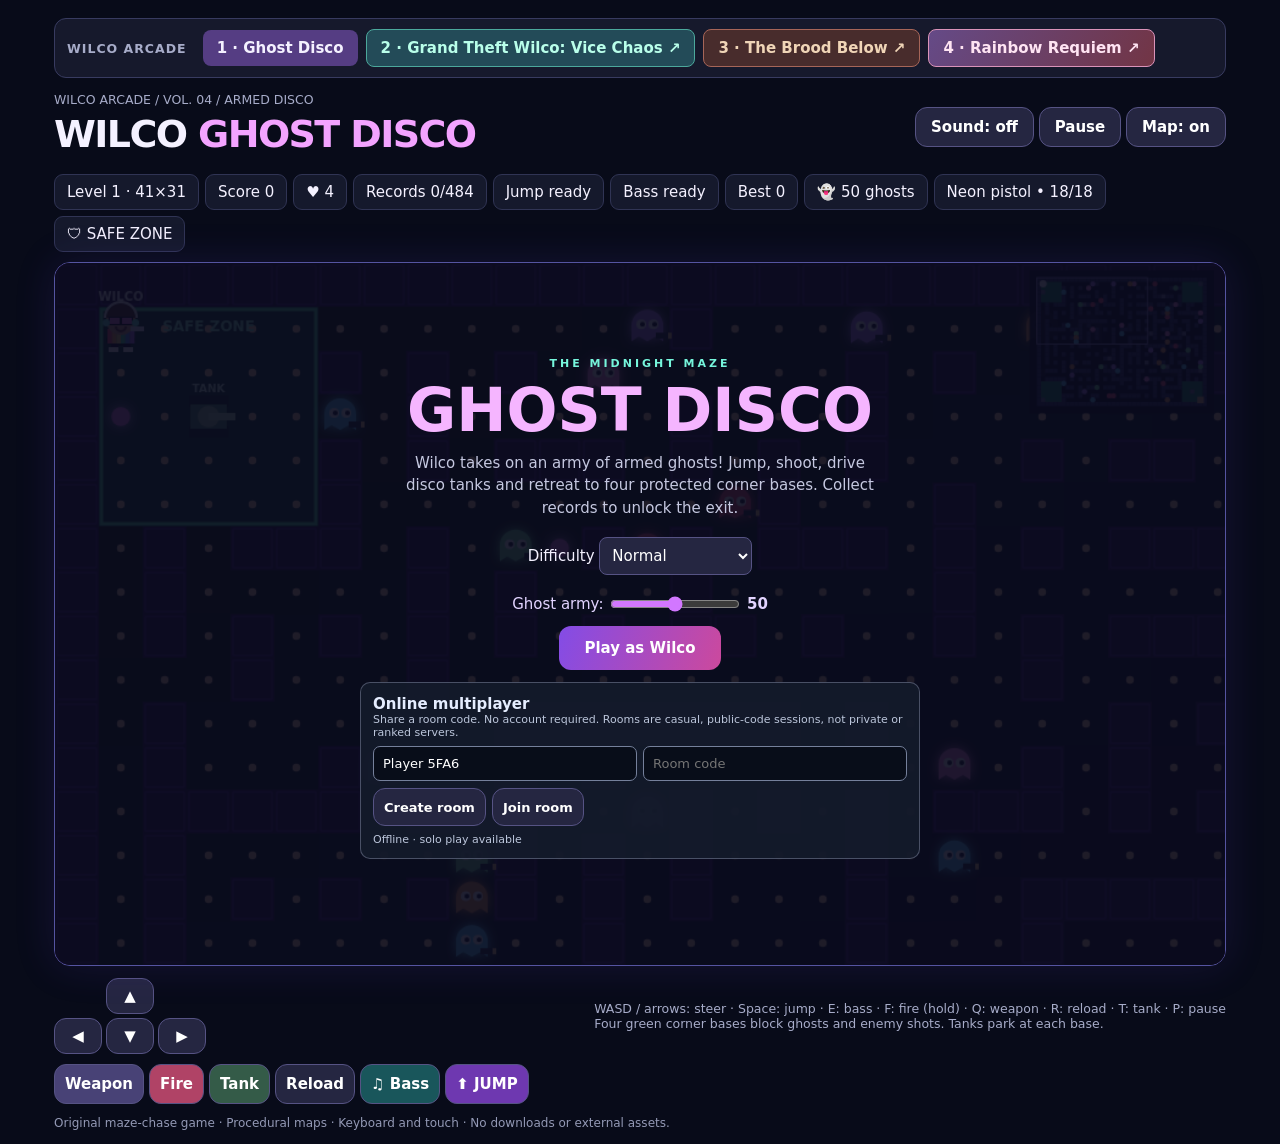
==== commit 4faff87d: "Prevent stale solo or previous-room progress leaking into online rooms" ====
--- a/index.html
+++ b/index.html
@@ -21,8 +21,8 @@
 const cell=(x,y)=>y*cols+x,at=(x,y)=>x>=0&&y>=0&&x<cols&&y<rows&&maze[y][x]===0;
 function safe(x,y){return zones.some(z=>Math.round(x)>=z.x&&Math.round(x)<z.x+z.w&&Math.round(y)>=z.y&&Math.round(y)<z.y+z.h)}
 function shuffle(a){for(let i=a.length-1;i>0;i--){let j=Math.floor(Math.random()*(i+1));[a[i],a[j]]=[a[j],a[i]]}return a}
-let mazeRoom='',teamTaken=new Set(),peerDraw=new Map();
-function generate(){const original=Math.random;if(mazeRoom&&window.WilcoMP)Math.random=WilcoMP.rng(mazeRoom+':maze:'+level);try{generateWorld()}finally{Math.random=original}}
+let mazeRoom='',mazeWorldRoom='',teamTaken=new Set(),peerDraw=new Map();
+function generate(){mazeWorldRoom=mazeRoom;const original=Math.random;if(mazeRoom&&window.WilcoMP)Math.random=WilcoMP.rng(mazeRoom+':maze:'+level);try{generateWorld()}finally{Math.random=original}}
 function generateWorld(){teamTaken.clear();
  cols=Math.min(55,41+2*(level-1));rows=Math.min(39,31+2*Math.floor((level-1)/2));maze=Array.from({length:rows},()=>Array(cols).fill(1));
  const stack=[[1,1]];maze[1][1]=0;
@@ -122,7 +122,7 @@
  for(let q of rings){g.strokeStyle='rgba(117,255,228,'+q.life/.6+')';g.lineWidth=4;g.beginPath();g.arc((q.x+.5)*T,(q.y+.5)*T,(1-q.life/.6)*3.5*T,0,7);g.stroke()}g.restore();minimap();
 }
 function drawMazePeers(){if(!mazeMP?.connected||!mazeRoom)return;for(let a of mazeMP.peers.values()){let st=a.state;if(st.level!==level||!st.active)continue;let v=peerDraw.get(a.id)||{x:st.x,y:st.y};v.x+=(st.x-v.x)*.20;v.y+=(st.y-v.y)*.20;peerDraw.set(a.id,v);let x=(v.x+.5)*T,y=(v.y+.5)*T-(st.jump?8:0);g.save();g.shadowBlur=10;g.shadowColor='#67faff';circ(x,y,11,'#57e6e4');g.shadowBlur=0;g.fillStyle='#fff';g.font='bold 11px system-ui';g.textAlign='center';g.fillText(a.name,x,y-17);g.restore()}}
-const mazeMP=window.WilcoMP?.mount('maze',{container:document.querySelector('#overlay .panel'),snapshot:()=>({active:state==='play',level,x:p.x,y:p.y,jump:p.jump>0,score,taken:Array.from(teamTaken)}),validate:v=>Number.isInteger(v.level)&&v.level>=1&&v.level<=100&&Number.isFinite(v.x)&&Number.isFinite(v.y)&&v.x>=0&&v.x<=55&&v.y>=0&&v.y<=39?{level:v.level,x:v.x,y:v.y,jump:!!v.jump,active:!!v.active,score:Math.max(0,Math.min(1e8,Number(v.score)||0)),taken:Array.isArray(v.taken)?v.taken.filter(k=>Number.isInteger(k)&&k>=0&&k<2145).slice(0,2145):[]}:null,joined:room=>{if(mazeRoom===room)return;mazeRoom=room;state='menu';screen('ONLINE GHOST DISCO','Shared maze and team records. Start when ready; friends use the same room code. Ghost behaviour is local.','Play online',true)},left:()=>{mazeRoom='';teamTaken.clear()},receive:a=>{if(!mazeRoom||state!=='play'||a.state.level!==level)return;for(let k of a.state.taken)if(dots.has(k)){dots.delete(k);teamTaken.add(k);collected++}hud()},remove:key=>peerDraw.delete(key)});
+const mazeMP=window.WilcoMP?.mount('maze',{container:document.querySelector('#overlay .panel'),snapshot:()=>({active:state==='play'&&mazeRoom===mazeWorldRoom,level,x:p.x,y:p.y,jump:p.jump>0,score,taken:mazeRoom===mazeWorldRoom?Array.from(teamTaken):[]}),validate:v=>Number.isInteger(v.level)&&v.level>=1&&v.level<=100&&Number.isFinite(v.x)&&Number.isFinite(v.y)&&v.x>=0&&v.x<=55&&v.y>=0&&v.y<=39?{level:v.level,x:v.x,y:v.y,jump:!!v.jump,active:!!v.active,score:Math.max(0,Math.min(1e8,Number(v.score)||0)),taken:Array.isArray(v.taken)?v.taken.filter(k=>Number.isInteger(k)&&k>=0&&k<2145).slice(0,2145):[]}:null,joined:room=>{if(mazeRoom===room)return;mazeRoom=room;state='menu';screen('ONLINE GHOST DISCO','Shared maze and team records. Start when ready; friends use the same room code. Ghost behaviour is local.','Play online',true)},left:()=>{mazeRoom='';teamTaken.clear()},receive:a=>{if(!mazeRoom||mazeRoom!==mazeWorldRoom||state!=='play'||a.state.level!==level)return;for(let k of a.state.taken)if(dots.has(k)){dots.delete(k);teamTaken.add(k);collected++}hud()},remove:key=>peerDraw.delete(key)});
 function loop(now){let dt=clamp((now-last)/1000,0,.04);last=now;if(state==='play')update(dt);mazeMP?.tick(now);mobileMazeLayout();draw(now);requestAnimationFrame(loop)}
 generate();$('notice').textContent='';requestAnimationFrame(loop);
 </script></body></html>
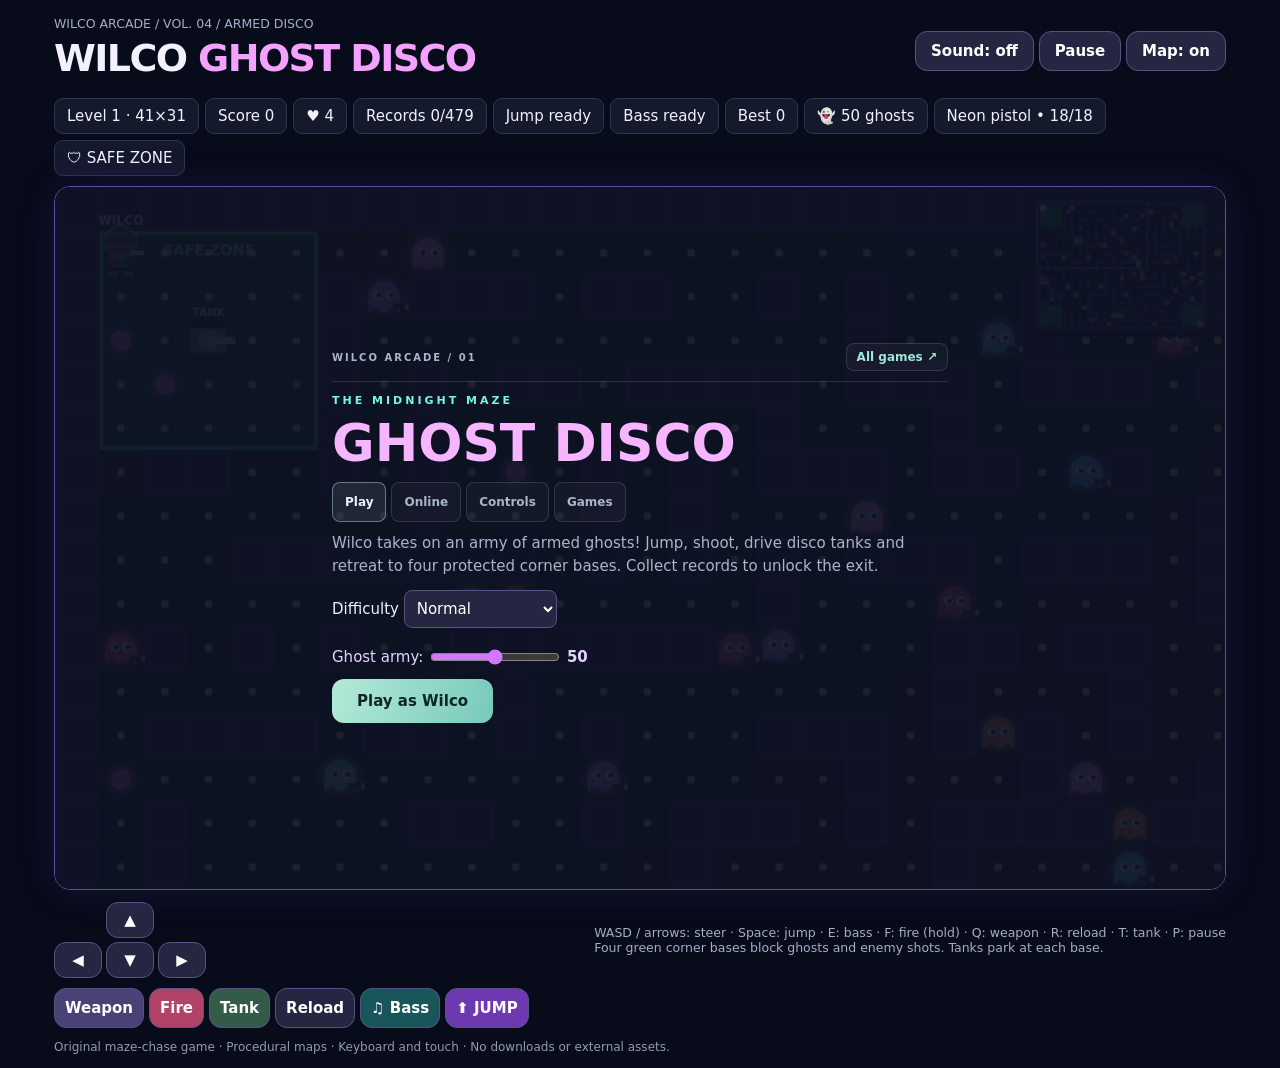
==== commit afebf341: "Apply shared arcade launcher tabs and responsive game selection" ====
--- a/index.html
+++ b/index.html
@@ -5,8 +5,8 @@
 #mazeStick{display:none;position:relative;width:116px;height:116px;border-radius:50%;background:#171b33dd;border:2px solid #7974ae;touch-action:none;user-select:none;-webkit-user-select:none;flex-shrink:0}#mazeKnob{position:absolute;width:46px;height:46px;border-radius:50%;background:#c4adf4;border:2px solid #fff8;left:50%;top:50%;transform:translate(-50%,-50%);pointer-events:none}#mazeStick:after{content:'MOVE';position:absolute;bottom:8px;left:0;right:0;text-align:center;font-size:10px;color:#c6bce5;pointer-events:none}#mobileTip{display:none}
 @media(pointer:coarse),(max-width:700px){body{overscroll-behavior:none}main{padding:max(6px,env(safe-area-inset-top)) max(7px,env(safe-area-inset-right)) max(6px,env(safe-area-inset-bottom)) max(7px,env(safe-area-inset-left))}nav a,nav span{font-size:12px;padding:9px!important}header button{font-size:12px;padding:8px}#mazeStick{display:block}#pad,#controls small{display:none}#controls{flex-wrap:nowrap;align-items:center;gap:10px}#actions{display:grid;grid-template-columns:repeat(3,minmax(0,1fr));flex:1;gap:5px}#actions button{font-size:12px;padding:8px 4px;min-height:48px}#jump{grid-column:span 2}#mobileTip{display:block;font-size:12px;margin:6px 0;color:#a9a9ce}#arena{min-height:260px}#arena canvas{height:100%;width:100%;object-fit:contain}body.mazePlaying{overflow:hidden}body.mazePlaying main{height:100dvh;display:flex;flex-direction:column;gap:4px}body.mazePlaying nav,body.mazePlaying header h1,body.mazePlaying header small,body.mazePlaying footer,body.mazePlaying #mobileTip{display:none}body.mazePlaying header{justify-content:flex-end}body.mazePlaying #hud{margin:0;gap:3px}body.mazePlaying #hud span{padding:4px 6px;font-size:11px}body.mazePlaying #arena{flex:1;min-height:0}body.mazePlaying #controls{margin:3px 0;flex-shrink:0}#overlay{overflow:auto}}
 @media(pointer:coarse) and (orientation:landscape) and (max-height:540px){body.mazePlaying main{display:grid;grid-template-columns:1fr 200px;grid-template-rows:auto 1fr;gap:5px}body.mazePlaying header{grid-column:2;grid-row:1}body.mazePlaying #hud{grid-column:1;grid-row:1}body.mazePlaying #arena{grid-column:1;grid-row:2}body.mazePlaying #controls{grid-column:2;grid-row:2;flex-direction:column;justify-content:center}#mazeStick{width:92px;height:92px}#mazeKnob{width:38px;height:38px}#actions{flex:0;width:100%}#actions button{min-height:40px}}
-</style></head>
-<body><main><nav aria-label="Choose a Wilco game" style="display:flex;gap:8px;flex-wrap:wrap;align-items:center;margin:4px 0 12px;padding:10px 12px;border:1px solid #383b60;border-radius:12px;background:#16192c"><small style="font-weight:800;letter-spacing:1px;margin-right:8px">WILCO ARCADE</small><span aria-current="page" style="background:#553d83;padding:9px 14px;border-radius:8px;font-weight:700">1 · Ghost Disco</span><a href="./vice-vibes.html" style="color:#b9ffea;background:#234b58;border:1px solid #4ca89c;text-decoration:none;font-weight:800;padding:9px 14px;border-radius:8px">2 · Grand Theft Wilco: Vice Chaos ↗</a><a href="./brood-below.html" style="color:#f0d5b7;background:#482c2c;border:1px solid #a66558;text-decoration:none;font-weight:800;padding:9px 14px;border-radius:8px">3 · The Brood Below ↗</a><a href="./rainbow-requiem.html" style="color:#ffe4f3;background:linear-gradient(120deg,#654a87,#723545);border:1px solid #da93b9;text-decoration:none;font-weight:800;padding:9px 14px;border-radius:8px">4 · Rainbow Requiem ↗</a></nav><header><div><small>WILCO ARCADE / VOL. 04 / ARMED DISCO</small><h1>WILCO <span>GHOST DISCO</span></h1></div><div><button id="sound">Sound: off</button> <button id="pause">Pause</button> <button id="map">Map: on</button></div></header><div id="hud"><span id="stage"></span><span id="score"></span><span id="health"></span><span id="progress"></span><span id="jumpStatus"></span><span id="pulseStatus"></span><span id="best"></span><span id="ghostHUD"></span><span id="weaponHUD"></span><span id="safeHUD"></span></div>
+</style><link rel="stylesheet" href="./arcade-menu.css"><script defer src="./arcade-menu.js"></script></head>
+<body data-arcade-game="maze"><main><nav aria-label="Choose a Wilco game" style="display:flex;gap:8px;flex-wrap:wrap;align-items:center;margin:4px 0 12px;padding:10px 12px;border:1px solid #383b60;border-radius:12px;background:#16192c"><small style="font-weight:800;letter-spacing:1px;margin-right:8px">WILCO ARCADE</small><span aria-current="page" style="background:#553d83;padding:9px 14px;border-radius:8px;font-weight:700">1 · Ghost Disco</span><a href="./vice-vibes.html" style="color:#b9ffea;background:#234b58;border:1px solid #4ca89c;text-decoration:none;font-weight:800;padding:9px 14px;border-radius:8px">2 · Grand Theft Wilco: Vice Chaos ↗</a><a href="./brood-below.html" style="color:#f0d5b7;background:#482c2c;border:1px solid #a66558;text-decoration:none;font-weight:800;padding:9px 14px;border-radius:8px">3 · The Brood Below ↗</a><a href="./rainbow-requiem.html" style="color:#ffe4f3;background:linear-gradient(120deg,#654a87,#723545);border:1px solid #da93b9;text-decoration:none;font-weight:800;padding:9px 14px;border-radius:8px">4 · Rainbow Requiem ↗</a></nav><header><div><small>WILCO ARCADE / VOL. 04 / ARMED DISCO</small><h1>WILCO <span>GHOST DISCO</span></h1></div><div><button id="sound">Sound: off</button> <button id="pause">Pause</button> <button id="map">Map: on</button></div></header><div id="hud"><span id="stage"></span><span id="score"></span><span id="health"></span><span id="progress"></span><span id="jumpStatus"></span><span id="pulseStatus"></span><span id="best"></span><span id="ghostHUD"></span><span id="weaponHUD"></span><span id="safeHUD"></span></div>
 <div id="arena"><canvas id="game" width="960" height="576" aria-label="Wilco Ghost Disco maze game"></canvas><div id="notice"></div><div id="overlay"><div class="panel"><div class="eyebrow">THE MIDNIGHT MAZE</div><h2 id="title">GHOST DISCO</h2><p id="message">Wilco takes on an army of armed ghosts! Jump, shoot, drive disco tanks and retreat to four protected corner bases. Collect records to unlock the exit.</p><label id="difficultyLabel">Difficulty <select id="difficulty"><option value="chill">Chill</option><option value="normal" selected>Normal</option><option value="wild">Absolute chaos</option></select></label><label id="ghostSettings">Ghost army: <input id="ghostCount" type="range" min="0" max="100" step="1" value="50"> <strong id="ghostValue">50</strong></label><button id="start">Play as Wilco</button></div></div></div>
 <div id="mobileTip">Drag the joystick or swipe the maze. Hold Fire to shoot continuously.</div><div id="controls"><div id="mazeStick" role="group" aria-label="Movement joystick"><div id="mazeKnob"></div></div><div id="pad"><button data-dir="up" aria-label="Up">▲</button><button data-dir="left" aria-label="Left">◀</button><button data-dir="down" aria-label="Down">▼</button><button data-dir="right" aria-label="Right">▶</button></div><small>WASD / arrows: steer · Space: jump · E: bass · F: fire (hold) · Q: weapon · R: reload · T: tank · P: pause<br>Four green corner bases block ghosts and enemy shots. Tanks park at each base.</small><div id="actions"><button id="gun">Weapon</button><button id="fire">Fire</button><button id="tank">Tank</button><button id="reloadBtn">Reload</button><button id="pulse">♫ Bass</button><button id="jump">⬆ JUMP</button></div></div><footer>Original maze-chase game · Procedural maps · Keyboard and touch · No downloads or external assets.</footer></main>
 <script src="./multiplayer.js"></script><script>
--- a/arcade-menu.css
+++ b/arcade-menu.css
@@ -0,0 +1,6 @@
+/* Wilco Arcade — shared menu system */
+:root{--arc-ink:#edf2ff;--arc-muted:#aab5c9;--arc-edge:#ffffff20;--arc-bg:#101522;--arc-accent:#9fe8d6}
+.arc-menu{color:var(--arc-ink);text-align:left}.arc-menu .arc-brand{display:flex;align-items:center;justify-content:space-between;gap:8px;margin:0 0 12px;padding-bottom:10px;border-bottom:1px solid var(--arc-edge);font:700 10px system-ui;letter-spacing:2px;color:var(--arc-muted)}.arc-brand a{color:var(--arc-accent);text-decoration:none;letter-spacing:0;padding:6px 10px;border:1px solid var(--arc-edge);border-radius:8px;font:700 12px system-ui;background:#ffffff09}.arc-menu .arc-tabs{display:flex;flex-wrap:wrap;gap:5px;margin:13px 0 8px}.arc-tabs button{min-height:40px;padding:8px 12px;border:1px solid var(--arc-edge);border-radius:8px;font:700 12px system-ui;background:#ffffff08;color:var(--arc-muted)}.arc-tabs button[aria-selected=true]{color:var(--arc-ink);background:#ffffff16;border-color:#a1d5d37a}.arc-pane[hidden]{display:none!important}.arc-pane{margin:10px 0}.arc-pane p{margin:7px 0;line-height:1.5;color:var(--arc-muted)}.arc-grid{display:grid;grid-template-columns:repeat(2,minmax(0,1fr));gap:8px}.arc-game{display:block;position:relative;overflow:hidden;min-height:100px;padding:13px;border:1px solid var(--arc-edge);border-radius:10px;text-decoration:none;color:#fff!important;background:linear-gradient(135deg,var(--a),var(--b));isolation:isolate;touch-action:manipulation}.arc-game::after{content:attr(data-num);position:absolute;right:-4px;bottom:-23px;font:900 100px/1 system-ui;color:#ffffff10;z-index:-1}.arc-game:hover{filter:brightness(1.15);border-color:#ffffff66}.arc-game small{display:block;color:#ffffffa8!important;font:700 9px system-ui!important;letter-spacing:1.2px!important;margin-bottom:7px}.arc-game b{display:block;font:800 16px/1.15 system-ui;letter-spacing:-.3px}.arc-game span{display:block;margin-top:6px;font:11px/1.3 system-ui;color:#ffffffc4}.arc-game[aria-current=page]{border-color:#c9ffed80}.arc-game[aria-current=page] span:last-child{color:#baf8d8}.arc-help{display:grid;gap:5px}.arc-help div{display:flex;gap:12px;justify-content:space-between;padding:8px 0;border-bottom:1px solid var(--arc-edge);font:12px system-ui}.arc-help b{font-weight:700;color:var(--arc-ink)}.arc-help span{color:var(--arc-muted);text-align:right}.arc-menu .wilco-mp{margin:0!important}.arc-menu .arc-primary{background:linear-gradient(110deg,#b3ead6,#78c9bc)!important;color:#102529!important;border:0!important;font-weight:800!important;min-height:45px}.arc-menu .arc-pending{font:12px system-ui;color:var(--arc-muted);padding:8px 0}.arc-menu #start{min-height:44px}.arc-menu .arc-links{display:flex;flex-wrap:wrap;gap:7px}.arc-menu .arc-links button{min-height:40px}.arc-menu #settings,.arc-menu #soundSettings{margin:8px 0}.arc-menu .arc-game:focus-visible,.arc-tabs button:focus-visible{outline:2px solid #baffeb;outline-offset:2px}
+body.arc-vice #menu,body.arc-brood #overlay,body.arc-rainbow #overlay{overflow:auto;align-items:safe center;padding:max(12px,env(safe-area-inset-top)) 12px max(12px,env(safe-area-inset-bottom))}body.arc-vice #menu .intro,body.arc-brood #overlay .panel,body.arc-rainbow #overlay .cover{width:min(680px,100%);max-width:680px;max-height:none;padding:clamp(18px,3vw,32px);background:#0d1421ef;border:1px solid #ffffff27;border-radius:18px;box-shadow:0 24px 90px #0009}body.arc-vice #menu h1,body.arc-brood #overlay h1,body.arc-rainbow #overlay h1{font-size:clamp(36px,7vw,70px);line-height:.95;letter-spacing:-2px;margin:12px 0}body.arc-maze #overlay{overflow:auto;align-items:safe center;background:#0d1223ed}body.arc-maze #overlay .panel{width:min(640px,100%);max-width:640px;padding:8px 12px}body.arc-maze #overlay .panel .arc-pane p{max-width:none;text-align:left}body.arc-maze:not(.mazePlaying) #arena{min-height:520px}body.arc-maze .arc-menu #title{font-size:clamp(28px,5vw,52px)}body.arc-maze nav{display:none!important}
+@media(max-width:700px),(pointer:coarse){.arc-menu .arc-brand{font-size:9px;margin-bottom:7px}.arc-menu .arc-tabs{margin:8px 0}.arc-tabs button{flex:1;min-width:65px;padding:6px 5px;font-size:11px}.arc-grid{gap:6px}.arc-game{min-height:86px;padding:10px}.arc-game b{font-size:14px}.arc-game span{font-size:10px}.arc-menu p{font-size:12px!important}.arc-menu #start{width:100%;margin:7px 0}.arc-menu .arc-help div{font-size:11px}.arc-menu .arc-brand a{font-size:11px}body.arc-maze:not(.mazePlaying) #arena{min-height:540px}body.arc-vice #menu,body.arc-brood #overlay,body.arc-rainbow #overlay{place-items:start center}body.arc-vice #menu .intro,body.arc-brood #overlay .panel,body.arc-rainbow #overlay .cover{padding:16px}body.arc-vice #menu h1,body.arc-brood #overlay h1,body.arc-rainbow #overlay h1{font-size:38px}}
+.arc-home{margin:0;background:radial-gradient(ellipse at 80% 0,#20334c 0,transparent 46%),#0b101b;color:var(--arc-ink);font:15px system-ui;min-height:100dvh}.arc-home main{max-width:1120px;margin:auto;padding:clamp(18px,5vw,54px)}.arc-home .arc-brand{display:flex;justify-content:space-between;align-items:center;color:var(--arc-muted);font:700 11px system-ui;letter-spacing:2px;border-bottom:1px solid var(--arc-edge);padding-bottom:18px}.arc-home h1{font:900 clamp(46px,10vw,105px)/.92 system-ui;letter-spacing:-.065em;margin:42px 0 14px}.arc-home h1 em{font-style:normal;color:#a0e4d2}.arc-home .lead{color:var(--arc-muted);max-width:590px;line-height:1.6;margin-bottom:30px}.arc-home .arc-grid{gap:14px}.arc-home .arc-game{min-height:210px;padding:24px}.arc-home .arc-game b{font-size:clamp(23px,4vw,34px)}.arc-home .arc-game span{font-size:14px;max-width:240px}.arc-home .arc-game::after{font-size:190px;bottom:-40px}.arc-home .arc-game .arc-launch{display:inline-block;margin-top:22px;padding:8px 12px;background:#ffffff17;border:1px solid #ffffff2b;border-radius:6px;font:700 12px system-ui}.arc-home footer{color:#a7b1c3;font-size:12px;margin-top:24px}@media(max-width:540px){.arc-home .arc-grid{grid-template-columns:1fr}.arc-home .arc-game{min-height:160px;padding:19px}.arc-home h1{margin-top:30px}}
